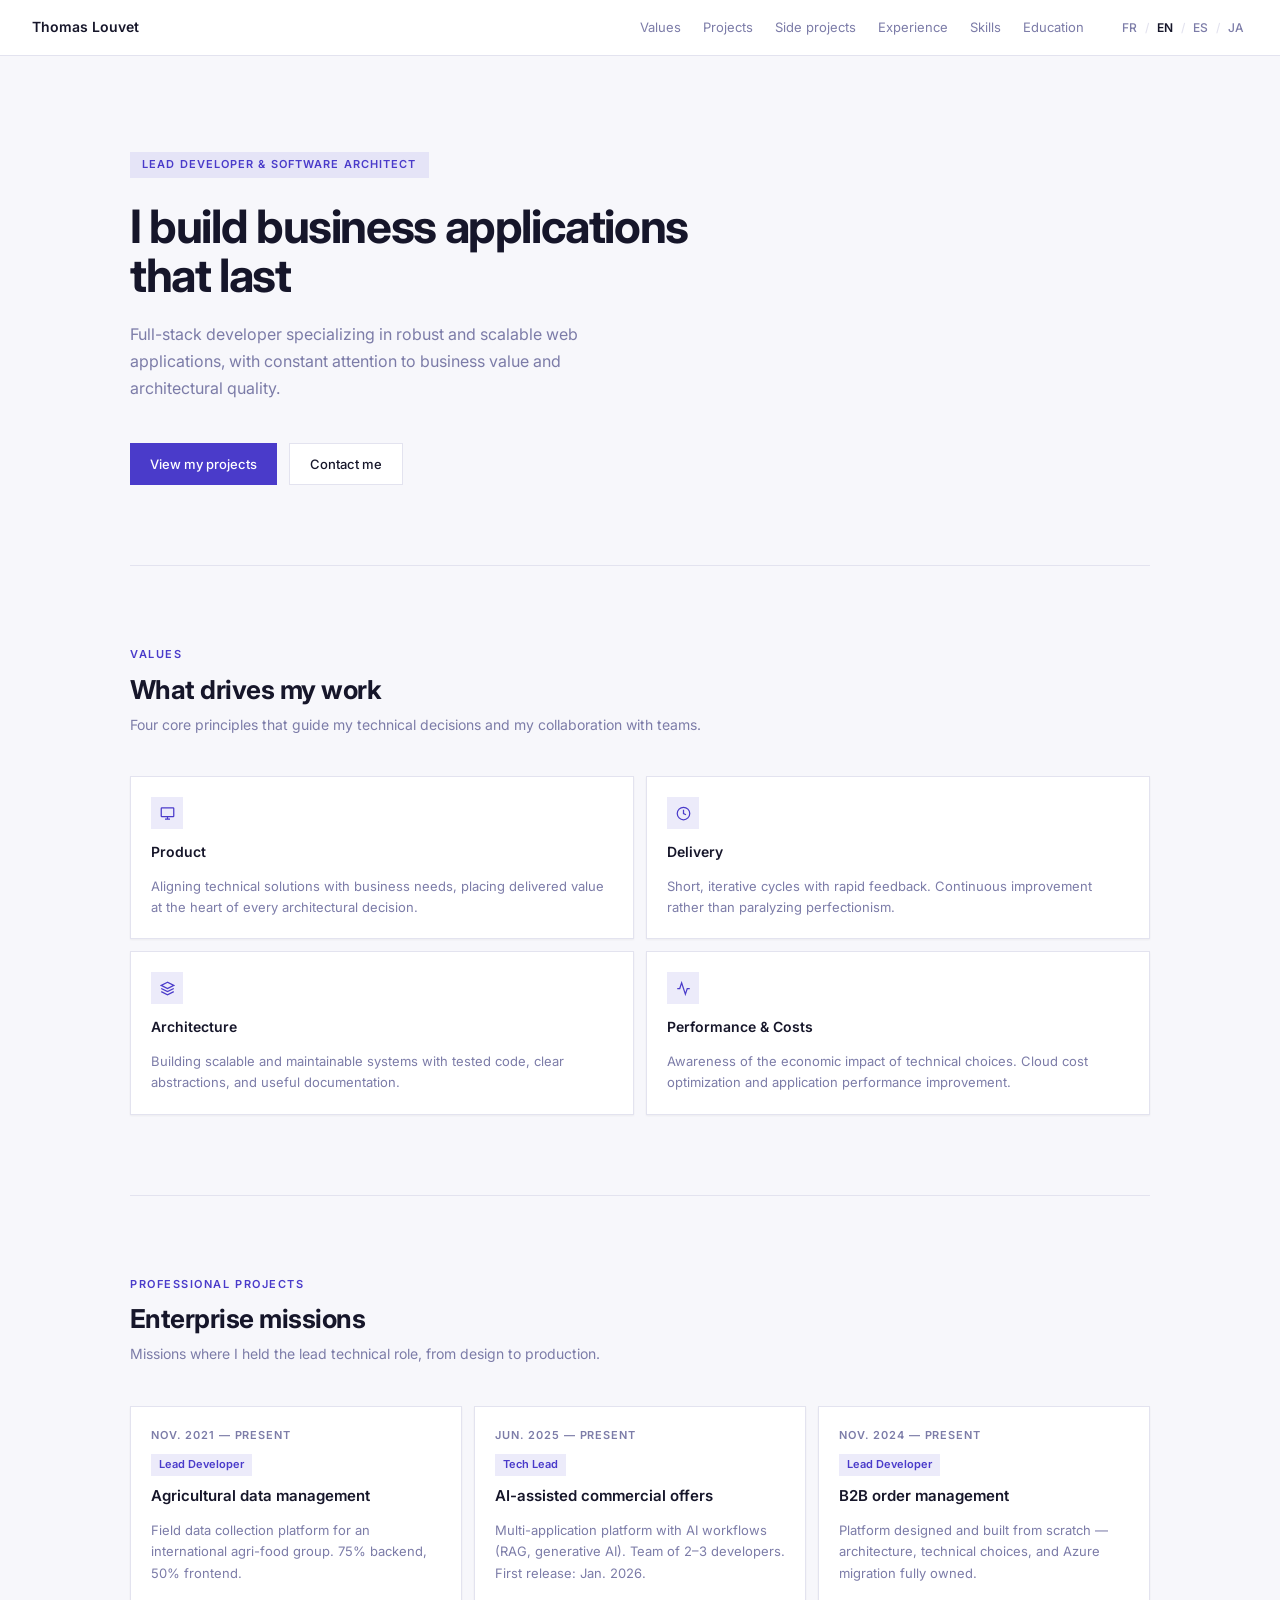
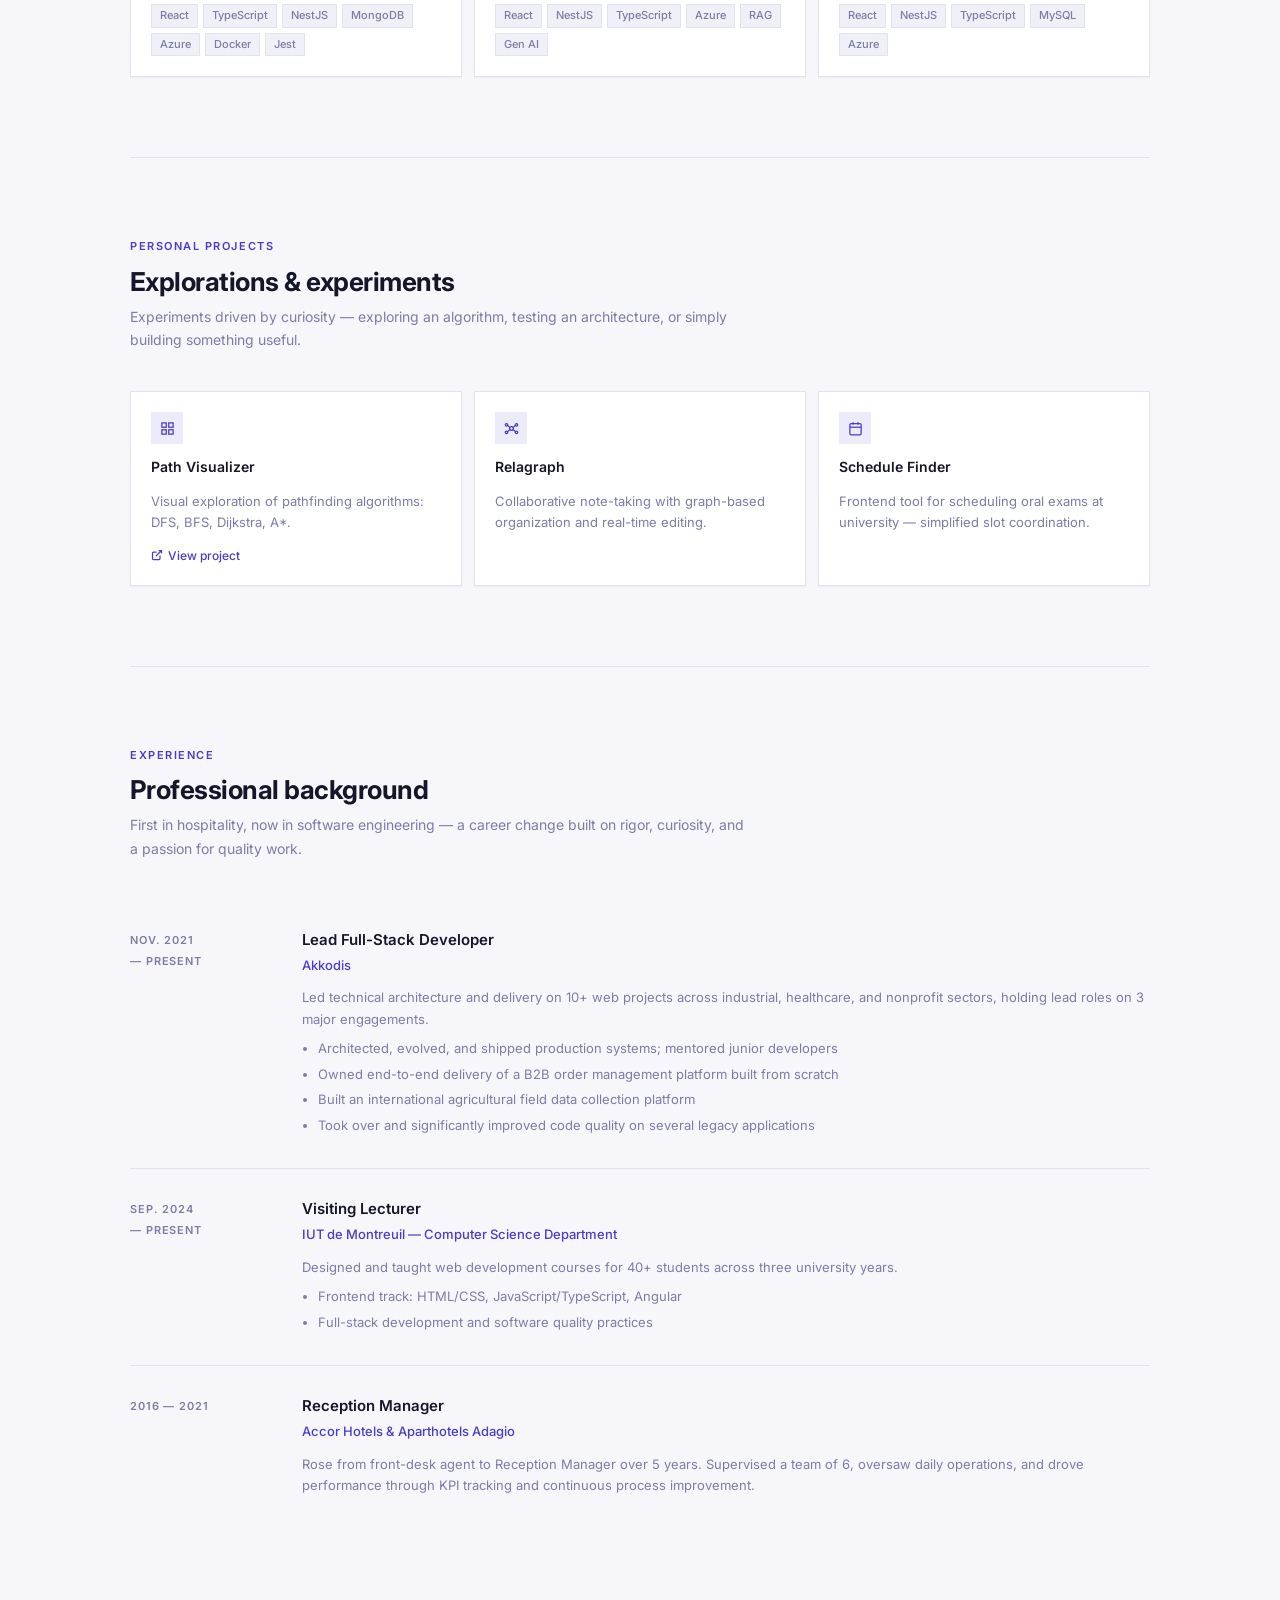
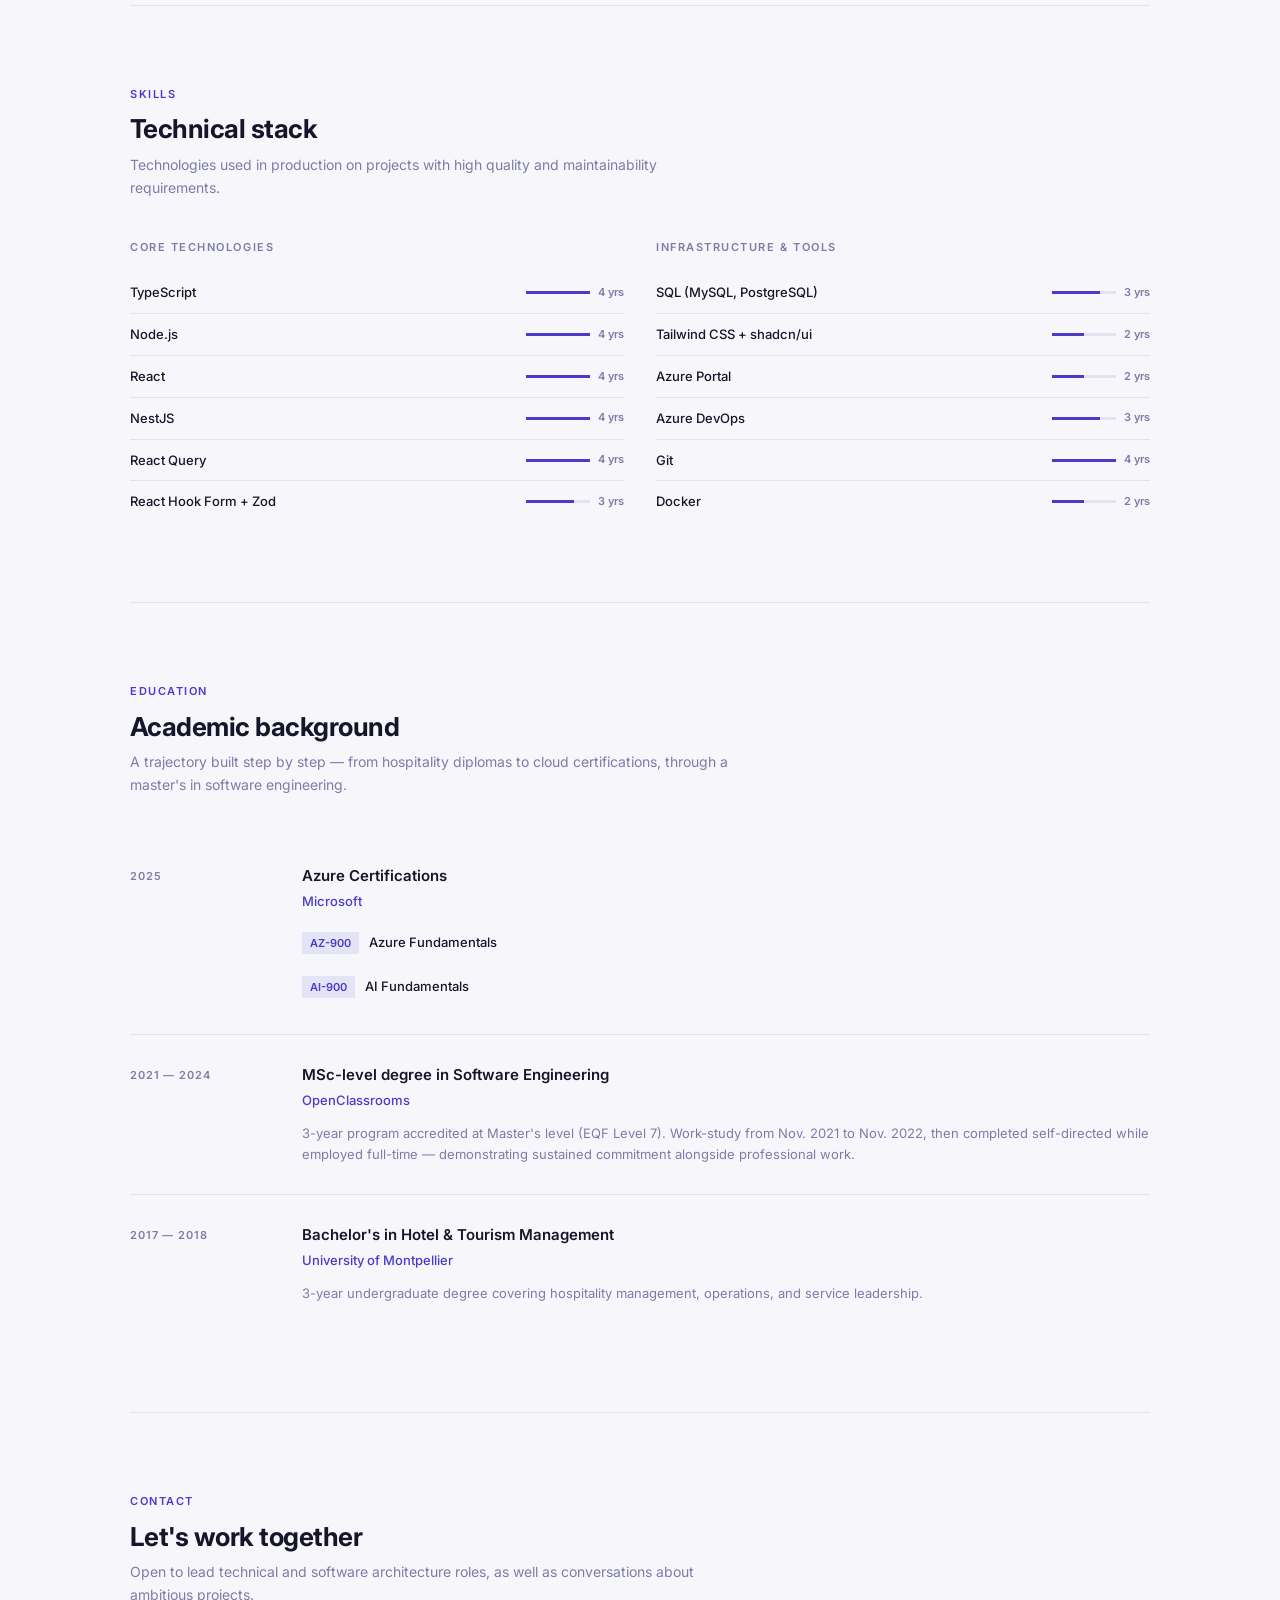
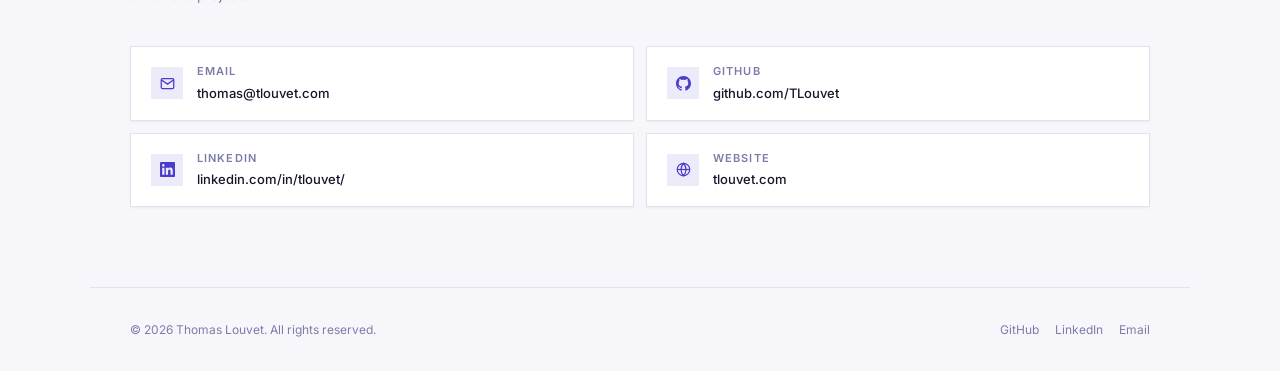
==== en/index.html @ 95f2b7cd "refactor: :recycle: internal nav refactor + lang detect" ====
<!DOCTYPE html>
<html lang="en">
<head>
  <meta charset="UTF-8">
  <script src="/lang-detect.js"></script>
  <meta name="viewport" content="width=device-width, initial-scale=1.0">
  <title>Thomas Louvet — Lead Developer & Software Architect</title>
  <meta name="description" content="Thomas Louvet, Lead Developer & Software Architect. Building robust and scalable business applications, with constant attention to architectural quality and business value.">
  <meta name="author" content="Thomas Louvet">
  <meta name="robots" content="index, follow">
  <link rel="icon" href="/favicon.ico">
  <link rel="canonical" href="https://tlouvet.com/en/">
  <link rel="alternate" hreflang="fr" href="https://tlouvet.com/">
  <link rel="alternate" hreflang="en" href="https://tlouvet.com/en/">
  <link rel="alternate" hreflang="es" href="https://tlouvet.com/es/">
  <link rel="alternate" hreflang="ja" href="https://tlouvet.com/ja/">
  <link rel="alternate" hreflang="x-default" href="https://tlouvet.com/">
  <meta property="og:type" content="website">
  <meta property="og:url" content="https://tlouvet.com/en/">
  <meta property="og:title" content="Thomas Louvet — Lead Developer & Software Architect">
  <meta property="og:description" content="Building robust and scalable business applications, with constant attention to architectural quality and business value.">
  <meta property="og:locale" content="en_US">
  <meta property="og:locale:alternate" content="fr_FR">
  <meta property="og:locale:alternate" content="es_ES">
  <meta property="og:locale:alternate" content="ja_JP">
  <meta name="twitter:card" content="summary">
  <meta name="twitter:title" content="Thomas Louvet — Lead Developer & Software Architect">
  <meta name="twitter:description" content="Building robust and scalable business applications, with constant attention to architectural quality and business value.">
  <script type="application/ld+json">
  {
    "@context": "https://schema.org",
    "@type": "Person",
    "name": "Thomas Louvet",
    "jobTitle": "Lead Developer & Software Architect",
    "url": "https://tlouvet.com",
    "email": "thomas@tlouvet.com",
    "sameAs": [
      "https://github.com/TLouvet",
      "https://www.linkedin.com/in/tlouvet/"
    ]
  }
  </script>
  <link rel="preconnect" href="https://fonts.googleapis.com">
  <link rel="preconnect" href="https://fonts.gstatic.com" crossorigin>
  <link href="https://fonts.googleapis.com/css2?family=Inter:opsz,wght@14..32,300;14..32,400;14..32,500;14..32,600;14..32,700&display=swap" rel="stylesheet">
  <link rel="stylesheet" href="../portfolio.css">
</head>
<body>

  <!-- ── HEADER ──────────────────────────────────────── -->
  <header>
    <a href="#hero" class="header-logo">Thomas Louvet</a>
    <nav>
      <a href="#values">Values</a>
      <a href="#projects">Projects</a>
      <a href="#side-projects">Side projects</a>
      <a href="#experience">Experience</a>
      <a href="#skills">Skills</a>
      <a href="#education">Education</a>
    </nav>
    <div class="lang-switcher">
      <a href="/" class="lang-option">FR</a>
      <span class="lang-sep">/</span>
      <a href="/en/" class="lang-option active">EN</a>
      <span class="lang-sep">/</span>
      <a href="/es/" class="lang-option">ES</a>
      <span class="lang-sep">/</span>
      <a href="/ja/" class="lang-option">JA</a>
    </div>
  </header>

  <!-- ── MAIN ────────────────────────────────────────── -->
  <main>

    <!-- HERO -->
    <section id="hero">
      <div class="hero-badge">Lead Developer &amp; Software Architect</div>
      <h1 class="hero-title">I build business applications<br>that last</h1>
      <p class="hero-subtitle">Full-stack developer specializing in robust and scalable web applications, with constant attention to business value and architectural quality.</p>
      <div class="hero-cta">
        <a href="#projects" class="btn btn-primary">View my projects</a>
        <a href="#contact" class="btn btn-outline">Contact me</a>
      </div>
    </section>

    <!-- VALUES -->
    <section id="values">
      <div class="label">Values</div>
      <h2 class="section-title">What drives my work</h2>
      <p class="section-desc">Four core principles that guide my technical decisions and my collaboration with teams.</p>
      <div class="grid-2">

        <div class="card value-card">
          <div class="icon-box">
            <svg width="15" height="15" viewBox="0 0 24 24" fill="none" stroke="currentColor" stroke-width="2"><rect x="2" y="3" width="20" height="14" rx="1"/><path d="M8 21h8M12 17v4"/></svg>
          </div>
          <div class="card-title">Product</div>
          <div class="card-desc">Aligning technical solutions with business needs, placing delivered value at the heart of every architectural decision.</div>
        </div>

        <div class="card value-card">
          <div class="icon-box">
            <svg width="15" height="15" viewBox="0 0 24 24" fill="none" stroke="currentColor" stroke-width="2"><circle cx="12" cy="12" r="10"/><polyline points="12 6 12 12 16 14"/></svg>
          </div>
          <div class="card-title">Delivery</div>
          <div class="card-desc">Short, iterative cycles with rapid feedback. Continuous improvement rather than paralyzing perfectionism.</div>
        </div>

        <div class="card value-card">
          <div class="icon-box">
            <svg width="15" height="15" viewBox="0 0 24 24" fill="none" stroke="currentColor" stroke-width="2"><polygon points="12 2 2 7 12 12 22 7 12 2"/><polyline points="2 17 12 22 22 17"/><polyline points="2 12 12 17 22 12"/></svg>
          </div>
          <div class="card-title">Architecture</div>
          <div class="card-desc">Building scalable and maintainable systems with tested code, clear abstractions, and useful documentation.</div>
        </div>

        <div class="card value-card">
          <div class="icon-box">
            <svg width="15" height="15" viewBox="0 0 24 24" fill="none" stroke="currentColor" stroke-width="2"><polyline points="22 12 18 12 15 21 9 3 6 12 2 12"/></svg>
          </div>
          <div class="card-title">Performance &amp; Costs</div>
          <div class="card-desc">Awareness of the economic impact of technical choices. Cloud cost optimization and application performance improvement.</div>
        </div>

      </div>
    </section>

    <!-- PROFESSIONAL PROJECTS -->
    <section id="projects">
      <div class="label">Professional projects</div>
      <h2 class="section-title">Enterprise missions</h2>
      <p class="section-desc">Missions where I held the lead technical role, from design to production.</p>
      <div class="grid-3">

        <div class="card project-card">
          <div>
            <div class="project-period">Nov. 2021 — Present</div>
            <div style="margin: 8px 0;"><span class="role-badge">Lead Developer</span></div>
            <div class="project-title">Agricultural data management</div>
          </div>
          <div class="card-desc">Field data collection platform for an international agri-food group. 75% backend, 50% frontend.</div>
          <div class="tags">
            <span class="tag">React</span>
            <span class="tag">TypeScript</span>
            <span class="tag">NestJS</span>
            <span class="tag">MongoDB</span>
            <span class="tag">Azure</span>
            <span class="tag">Docker</span>
            <span class="tag">Jest</span>
          </div>
        </div>

        <div class="card project-card">
          <div>
            <div class="project-period">Jun. 2025 — Present</div>
            <div style="margin: 8px 0;"><span class="role-badge">Tech Lead</span></div>
            <div class="project-title">AI-assisted commercial offers</div>
          </div>
          <div class="card-desc">Multi-application platform with AI workflows (RAG, generative AI). Team of 2–3 developers. First release: Jan. 2026.</div>
          <div class="tags">
            <span class="tag">React</span>
            <span class="tag">NestJS</span>
            <span class="tag">TypeScript</span>
            <span class="tag">Azure</span>
            <span class="tag">RAG</span>
            <span class="tag">Gen AI</span>
          </div>
        </div>

        <div class="card project-card">
          <div>
            <div class="project-period">Nov. 2024 — Present</div>
            <div style="margin: 8px 0;"><span class="role-badge">Lead Developer</span></div>
            <div class="project-title">B2B order management</div>
          </div>
          <div class="card-desc">Platform designed and built from scratch — architecture, technical choices, and Azure migration fully owned.</div>
          <div class="tags">
            <span class="tag">React</span>
            <span class="tag">NestJS</span>
            <span class="tag">TypeScript</span>
            <span class="tag">MySQL</span>
            <span class="tag">Azure</span>
          </div>
        </div>

      </div>
    </section>

    <!-- SIDE PROJECTS -->
    <section id="side-projects">
      <div class="label">Personal projects</div>
      <h2 class="section-title">Explorations &amp; experiments</h2>
      <p class="section-desc">Experiments driven by curiosity — exploring an algorithm, testing an architecture, or simply building something useful.</p>
      <div class="grid-3">

        <div class="card value-card">
          <div class="icon-box">
            <svg width="15" height="15" viewBox="0 0 24 24" fill="none" stroke="currentColor" stroke-width="2"><rect x="3" y="3" width="7" height="7"/><rect x="14" y="3" width="7" height="7"/><rect x="14" y="14" width="7" height="7"/><rect x="3" y="14" width="7" height="7"/></svg>
          </div>
          <div class="card-title">Path Visualizer</div>
          <div class="card-desc">Visual exploration of pathfinding algorithms: DFS, BFS, Dijkstra, A*.</div>
          <a href="https://path-viz.tlouvet.com/" target="_blank" rel="noopener" class="card-link">
            <svg width="12" height="12" viewBox="0 0 24 24" fill="none" stroke="currentColor" stroke-width="2.5"><path d="M18 13v6a2 2 0 0 1-2 2H5a2 2 0 0 1-2-2V8a2 2 0 0 1 2-2h6"/><polyline points="15 3 21 3 21 9"/><line x1="10" y1="14" x2="21" y2="3"/></svg>
            View project
          </a>
        </div>

        <div class="card value-card">
          <div class="icon-box">
            <svg width="15" height="15" viewBox="0 0 24 24" fill="none" stroke="currentColor" stroke-width="2"><circle cx="12" cy="12" r="3"/><circle cx="4" cy="6" r="2"/><circle cx="20" cy="6" r="2"/><circle cx="4" cy="18" r="2"/><circle cx="20" cy="18" r="2"/><line x1="6" y1="7" x2="10" y2="11"/><line x1="18" y1="7" x2="14" y2="11"/><line x1="6" y1="17" x2="10" y2="13"/><line x1="18" y1="17" x2="14" y2="13"/></svg>
          </div>
          <div class="card-title">Relagraph</div>
          <div class="card-desc">Collaborative note-taking with graph-based organization and real-time editing.</div>
        </div>

        <div class="card value-card">
          <div class="icon-box">
            <svg width="15" height="15" viewBox="0 0 24 24" fill="none" stroke="currentColor" stroke-width="2"><rect x="3" y="4" width="18" height="18" rx="2"/><line x1="16" y1="2" x2="16" y2="6"/><line x1="8" y1="2" x2="8" y2="6"/><line x1="3" y1="10" x2="21" y2="10"/></svg>
          </div>
          <div class="card-title">Schedule Finder</div>
          <div class="card-desc">Frontend tool for scheduling oral exams at university — simplified slot coordination.</div>
        </div>

      </div>
    </section>

    <!-- EXPERIENCE -->
    <section id="experience">
      <div class="label">Experience</div>
      <h2 class="section-title">Professional background</h2>
      <p class="section-desc">First in hospitality, now in software engineering — a career change built on rigor, curiosity, and a passion for quality work.</p>

      <div class="timeline-item">
        <div class="timeline-date">Nov. 2021<br>— Present</div>
        <div>
          <div class="tl-title">Lead Full-Stack Developer</div>
          <div class="tl-company">Akkodis</div>
          <div class="tl-desc">
            Led technical architecture and delivery on 10+ web projects across industrial, healthcare, and nonprofit sectors, holding lead roles on 3 major engagements.
            <ul>
              <li>Architected, evolved, and shipped production systems; mentored junior developers</li>
              <li>Owned end-to-end delivery of a B2B order management platform built from scratch</li>
              <li>Built an international agricultural field data collection platform</li>
              <li>Took over and significantly improved code quality on several legacy applications</li>
            </ul>
          </div>
        </div>
      </div>

      <div class="timeline-item">
        <div class="timeline-date">Sep. 2024<br>— Present</div>
        <div>
          <div class="tl-title">Visiting Lecturer</div>
          <div class="tl-company">IUT de Montreuil — Computer Science Department</div>
          <div class="tl-desc">
            Designed and taught web development courses for 40+ students across three university years.
            <ul>
              <li>Frontend track: HTML/CSS, JavaScript/TypeScript, Angular</li>
              <li>Full-stack development and software quality practices</li>
            </ul>
          </div>
        </div>
      </div>

      <div class="timeline-item">
        <div class="timeline-date">2016 — 2021</div>
        <div>
          <div class="tl-title">Reception Manager</div>
          <div class="tl-company">Accor Hotels &amp; Aparthotels Adagio</div>
          <div class="tl-desc">
            Rose from front-desk agent to Reception Manager over 5 years. Supervised a team of 6, oversaw daily operations, and drove performance through KPI tracking and continuous process improvement.
          </div>
        </div>
      </div>

    </section>

    <!-- SKILLS -->
    <section id="skills">
      <div class="label">Skills</div>
      <h2 class="section-title">Technical stack</h2>
      <p class="section-desc">Technologies used in production on projects with high quality and maintainability requirements.</p>
      <div class="skills-grid">

        <div>
          <div class="skill-group-label">Core technologies</div>
          <div class="skill-row">
            <span class="skill-name">TypeScript</span>
            <div class="skill-meta"><div class="bar-track"><div class="bar-fill" style="width:100%"></div></div><span class="skill-years">4 yrs</span></div>
          </div>
          <div class="skill-row">
            <span class="skill-name">Node.js</span>
            <div class="skill-meta"><div class="bar-track"><div class="bar-fill" style="width:100%"></div></div><span class="skill-years">4 yrs</span></div>
          </div>
          <div class="skill-row">
            <span class="skill-name">React</span>
            <div class="skill-meta"><div class="bar-track"><div class="bar-fill" style="width:100%"></div></div><span class="skill-years">4 yrs</span></div>
          </div>
          <div class="skill-row">
            <span class="skill-name">NestJS</span>
            <div class="skill-meta"><div class="bar-track"><div class="bar-fill" style="width:100%"></div></div><span class="skill-years">4 yrs</span></div>
          </div>
          <div class="skill-row">
            <span class="skill-name">React Query</span>
            <div class="skill-meta"><div class="bar-track"><div class="bar-fill" style="width:100%"></div></div><span class="skill-years">4 yrs</span></div>
          </div>
          <div class="skill-row">
            <span class="skill-name">React Hook Form + Zod</span>
            <div class="skill-meta"><div class="bar-track"><div class="bar-fill" style="width:75%"></div></div><span class="skill-years">3 yrs</span></div>
          </div>
        </div>

        <div>
          <div class="skill-group-label">Infrastructure &amp; tools</div>
          <div class="skill-row">
            <span class="skill-name">SQL (MySQL, PostgreSQL)</span>
            <div class="skill-meta"><div class="bar-track"><div class="bar-fill" style="width:75%"></div></div><span class="skill-years">3 yrs</span></div>
          </div>
          <div class="skill-row">
            <span class="skill-name">Tailwind CSS + shadcn/ui</span>
            <div class="skill-meta"><div class="bar-track"><div class="bar-fill" style="width:50%"></div></div><span class="skill-years">2 yrs</span></div>
          </div>
          <div class="skill-row">
            <span class="skill-name">Azure Portal</span>
            <div class="skill-meta"><div class="bar-track"><div class="bar-fill" style="width:50%"></div></div><span class="skill-years">2 yrs</span></div>
          </div>
          <div class="skill-row">
            <span class="skill-name">Azure DevOps</span>
            <div class="skill-meta"><div class="bar-track"><div class="bar-fill" style="width:75%"></div></div><span class="skill-years">3 yrs</span></div>
          </div>
          <div class="skill-row">
            <span class="skill-name">Git</span>
            <div class="skill-meta"><div class="bar-track"><div class="bar-fill" style="width:100%"></div></div><span class="skill-years">4 yrs</span></div>
          </div>
          <div class="skill-row">
            <span class="skill-name">Docker</span>
            <div class="skill-meta"><div class="bar-track"><div class="bar-fill" style="width:50%"></div></div><span class="skill-years">2 yrs</span></div>
          </div>
        </div>

      </div>
    </section>

    <!-- EDUCATION -->
    <section id="education">
      <div class="label">Education</div>
      <h2 class="section-title">Academic background</h2>
      <p class="section-desc">A trajectory built step by step — from hospitality diplomas to cloud certifications, through a master's in software engineering.</p>

      <div class="timeline-item">
        <div class="timeline-date">2025</div>
        <div>
          <div class="tl-title">Azure Certifications</div>
          <div class="tl-company">Microsoft</div>
          <div class="tl-desc">
            <div style="display:flex;flex-direction:column;gap:6px;margin-top:4px;">
              <div class="cert-item"><span class="cert-badge">AZ-900</span><span class="cert-name">Azure Fundamentals</span></div>
              <div class="cert-item"><span class="cert-badge">AI-900</span><span class="cert-name">AI Fundamentals</span></div>
            </div>
          </div>
        </div>
      </div>

      <div class="timeline-item">
        <div class="timeline-date">2021 — 2024</div>
        <div>
          <div class="tl-title">MSc-level degree in Software Engineering</div>
          <div class="tl-company">OpenClassrooms</div>
          <div class="tl-desc">3-year program accredited at Master's level (EQF Level 7). Work-study from Nov. 2021 to Nov. 2022, then completed self-directed while employed full-time — demonstrating sustained commitment alongside professional work.</div>
        </div>
      </div>

      <div class="timeline-item">
        <div class="timeline-date">2017 — 2018</div>
        <div>
          <div class="tl-title">Bachelor's in Hotel &amp; Tourism Management</div>
          <div class="tl-company">University of Montpellier</div>
          <div class="tl-desc">3-year undergraduate degree covering hospitality management, operations, and service leadership.</div>
        </div>
      </div>

    </section>

    <!-- CONTACT -->
    <section id="contact">
      <div class="label">Contact</div>
      <h2 class="section-title">Let's work together</h2>
      <p class="section-desc">Open to lead technical and software architecture roles, as well as conversations about ambitious projects.</p>
      <div class="contact-grid">

        <a href="mailto:thomas@tlouvet.com" class="contact-link">
          <div class="icon-box">
            <svg width="15" height="15" viewBox="0 0 24 24" fill="none" stroke="currentColor" stroke-width="2"><path d="M4 4h16c1.1 0 2 .9 2 2v12c0 1.1-.9 2-2 2H4c-1.1 0-2-.9-2-2V6c0-1.1.9-2 2-2z"/><polyline points="22,6 12,13 2,6"/></svg>
          </div>
          <div>
            <div class="contact-label">Email</div>
            <div class="contact-value">thomas@tlouvet.com</div>
          </div>
        </a>

        <a href="https://github.com/TLouvet" target="_blank" rel="noopener" class="contact-link">
          <div class="icon-box">
            <svg width="15" height="15" viewBox="0 0 24 24" fill="currentColor"><path d="M12 0c-6.626 0-12 5.373-12 12 0 5.302 3.438 9.8 8.207 11.387.599.111.793-.261.793-.577v-2.234c-3.338.726-4.033-1.416-4.033-1.416-.546-1.387-1.333-1.756-1.333-1.756-1.089-.745.083-.729.083-.729 1.205.084 1.839 1.237 1.839 1.237 1.07 1.834 2.807 1.304 3.492.997.107-.775.418-1.305.762-1.604-2.665-.305-5.467-1.334-5.467-5.931 0-1.311.469-2.381 1.236-3.221-.124-.303-.535-1.524.117-3.176 0 0 1.008-.322 3.301 1.23.957-.266 1.983-.399 3.003-.404 1.02.005 2.047.138 3.006.404 2.291-1.552 3.297-1.23 3.297-1.23.653 1.653.242 2.874.118 3.176.77.84 1.235 1.911 1.235 3.221 0 4.609-2.807 5.624-5.479 5.921.43.372.823 1.102.823 2.222v3.293c0 .319.192.694.801.576 4.765-1.589 8.199-6.086 8.199-11.386 0-6.627-5.373-12-12-12z"/></svg>
          </div>
          <div>
            <div class="contact-label">GitHub</div>
            <div class="contact-value">github.com/TLouvet</div>
          </div>
        </a>

        <a href="https://linkedin.com/in/tlouvet/" target="_blank" rel="noopener" class="contact-link">
          <div class="icon-box">
            <svg width="15" height="15" viewBox="0 0 24 24" fill="currentColor"><path d="M20.447 20.452h-3.554v-5.569c0-1.328-.027-3.037-1.852-3.037-1.853 0-2.136 1.445-2.136 2.939v5.667H9.351V9h3.414v1.561h.046c.477-.9 1.637-1.85 3.37-1.85 3.601 0 4.267 2.37 4.267 5.455v6.286zM5.337 7.433c-1.144 0-2.063-.926-2.063-2.065 0-1.138.92-2.063 2.063-2.063 1.14 0 2.064.925 2.064 2.063 0 1.139-.925 2.065-2.064 2.065zm1.782 13.019H3.555V9h3.564v11.452zM22.225 0H1.771C.792 0 0 .774 0 1.729v20.542C0 23.227.792 24 1.771 24h20.451C23.2 24 24 23.227 24 22.271V1.729C24 .774 23.2 0 22.222 0h.003z"/></svg>
          </div>
          <div>
            <div class="contact-label">LinkedIn</div>
            <div class="contact-value">linkedin.com/in/tlouvet/</div>
          </div>
        </a>

        <a href="https://www.tlouvet.com" target="_blank" rel="noopener" class="contact-link">
          <div class="icon-box">
            <svg width="15" height="15" viewBox="0 0 24 24" fill="none" stroke="currentColor" stroke-width="2"><circle cx="12" cy="12" r="10"/><line x1="2" y1="12" x2="22" y2="12"/><path d="M12 2a15.3 15.3 0 0 1 4 10 15.3 15.3 0 0 1-4 10 15.3 15.3 0 0 1-4-10 15.3 15.3 0 0 1 4-10z"/></svg>
          </div>
          <div>
            <div class="contact-label">Website</div>
            <div class="contact-value">tlouvet.com</div>
          </div>
        </a>

      </div>
    </section>

  </main>

  <!-- ── FOOTER ────────────────────────────────────────── -->
  <footer>
    <span class="footer-copy">© 2026 Thomas Louvet. All rights reserved.</span>
    <div class="footer-links">
      <a href="https://github.com/TLouvet" target="_blank" rel="noopener">GitHub</a>
      <a href="https://linkedin.com/in/tlouvet/" target="_blank" rel="noopener">LinkedIn</a>
      <a href="mailto:thomas@tlouvet.com">Email</a>
    </div>
  </footer>

  <script>
    const navLinks = document.querySelectorAll('nav a');
    const sections = document.querySelectorAll('section[id]');
    const observer = new IntersectionObserver(entries => {
      entries.forEach(entry => {
        if (!entry.isIntersecting) return;
        navLinks.forEach(link => {
          link.classList.toggle('active', link.getAttribute('href') === '#' + entry.target.id);
        });
      });
    }, { rootMargin: '-40% 0px -55% 0px' });
    sections.forEach(s => observer.observe(s));
  </script>
</body>
</html>
---- portfolio.css ----
:root {
  --bg:          #f7f7fb;
  --surface:     #ffffff;
  --foreground:  #16162a;
  --primary:     #4a3bca;
  --primary-10:  rgba(74, 59, 202, 0.10);
  --primary-20:  rgba(74, 59, 202, 0.20);
  --muted-fg:    #7c7ca8;
  --border:      #e3e3ef;
  --secondary:   #f0f0f8;
  --shadow-sm:   0 1px 2px rgba(0,0,0,.05);
  --shadow-md:   0 4px 12px rgba(0,0,0,.07);
  --shadow-lg:   0 12px 28px rgba(0,0,0,.10);
}

*, *::before, *::after { box-sizing: border-box; margin: 0; padding: 0; }
html { scroll-behavior: smooth; }

body {
  font-family: 'Inter', system-ui, sans-serif;
  background: var(--bg);
  color: var(--foreground);
  font-size: 14px;
  line-height: 1.6;
  -webkit-font-smoothing: antialiased;
}

/* ── HEADER ─────────────────────────────────────── */
header {
  position: sticky;
  top: 0;
  z-index: 100;
  height: 56px;
  background: var(--surface);
  border-bottom: 1px solid var(--border);
  display: flex;
  align-items: center;
  padding: 0 32px;
  gap: 24px;
}

.header-logo {
  font-size: 14px;
  font-weight: 600;
  color: var(--foreground);
  text-decoration: none;
  white-space: nowrap;
  margin-right: auto;
}

nav {
  display: flex;
  align-items: center;
  gap: 2px;
}

nav a {
  font-size: 13px;
  color: var(--muted-fg);
  text-decoration: none;
  padding: 5px 10px;
  transition: color .15s;
  white-space: nowrap;
}
nav a:hover, nav a.active { color: var(--foreground); }

.lang-switcher {
  display: flex;
  align-items: center;
  gap: 4px;
  font-size: 12px;
  font-weight: 500;
  white-space: nowrap;
}

.lang-option {
  color: var(--muted-fg);
  text-decoration: none;
  padding: 2px 4px;
  transition: color .15s;
}
.lang-option:hover { color: var(--foreground); }
.lang-option.active { color: var(--foreground); font-weight: 600; }

.lang-sep { color: var(--border); }

/* ── LAYOUT ─────────────────────────────────────── */
main {
  max-width: 1100px;
  margin: 0 auto;
  padding: 0 40px;
}

section { padding: 80px 0; }
section + section { border-top: 1px solid var(--border); }

/* ── TYPOGRAPHY ─────────────────────────────────── */
.label {
  font-size: 11px;
  font-weight: 600;
  letter-spacing: .14em;
  text-transform: uppercase;
  color: var(--primary);
  margin-bottom: 10px;
}

.section-title {
  font-size: 26px;
  font-weight: 700;
  letter-spacing: -.02em;
  color: var(--foreground);
  margin-bottom: 8px;
  line-height: 1.2;
}

.section-desc {
  font-size: 14px;
  color: var(--muted-fg);
  margin-bottom: 40px;
  max-width: 620px;
  line-height: 1.65;
}

/* ── HERO ────────────────────────────────────────── */
#hero {
  padding: 96px 0 80px;
  border-top: none;
}

.hero-badge {
  display: inline-flex;
  align-items: center;
  gap: 6px;
  font-size: 11px;
  font-weight: 600;
  letter-spacing: .1em;
  text-transform: uppercase;
  color: var(--primary);
  background: var(--primary-10);
  padding: 4px 12px;
  margin-bottom: 24px;
}

.hero-title {
  font-size: 46px;
  font-weight: 700;
  letter-spacing: -.03em;
  color: var(--foreground);
  line-height: 1.08;
  margin-bottom: 20px;
}

.hero-subtitle {
  font-size: 16px;
  color: var(--muted-fg);
  margin-bottom: 40px;
  max-width: 500px;
  line-height: 1.7;
}

.hero-cta { display: flex; gap: 12px; flex-wrap: wrap; }

/* ── BUTTONS ─────────────────────────────────────── */
.btn {
  display: inline-flex;
  align-items: center;
  gap: 8px;
  font-size: 13px;
  font-weight: 500;
  padding: 10px 20px;
  text-decoration: none;
  transition: all .15s;
  cursor: pointer;
  border: none;
  font-family: inherit;
}

.btn-primary { background: var(--primary); color: #fff; }
.btn-primary:hover { background: #3a2db0; }

.btn-outline {
  background: var(--surface);
  color: var(--foreground);
  border: 1px solid var(--border);
}
.btn-outline:hover { border-color: var(--primary); color: var(--primary); }

/* ── CARDS ───────────────────────────────────────── */
.card {
  background: var(--surface);
  border: 1px solid var(--border);
  padding: 20px;
  box-shadow: var(--shadow-sm);
  transition: all .2s;
}
.card:hover {
  border-color: var(--primary-20);
  box-shadow: var(--shadow-lg);
  transform: translateY(-2px);
}

/* ── GRIDS ───────────────────────────────────────── */
.grid-2 { display: grid; grid-template-columns: 1fr 1fr; gap: 12px; }
.grid-3 { display: grid; grid-template-columns: repeat(3, 1fr); gap: 12px; }

/* ── VALUE CARDS ─────────────────────────────────── */
.value-card { display: flex; flex-direction: column; gap: 12px; }

.icon-box {
  width: 32px;
  height: 32px;
  background: var(--primary-10);
  color: var(--primary);
  display: flex;
  align-items: center;
  justify-content: center;
  flex-shrink: 0;
}

.card-title { font-size: 14px; font-weight: 600; color: var(--foreground); }
.card-desc  { font-size: 13px; color: var(--muted-fg); line-height: 1.65; }

/* ── PROJECT CARDS ───────────────────────────────── */
.project-card { display: flex; flex-direction: column; gap: 12px; height: 100%; }

.project-period {
  font-size: 11px;
  font-weight: 600;
  letter-spacing: .08em;
  text-transform: uppercase;
  color: var(--muted-fg);
}

.role-badge {
  display: inline-block;
  font-size: 11px;
  font-weight: 600;
  color: var(--primary);
  background: var(--primary-10);
  padding: 2px 8px;
}

.project-title { font-size: 15px; font-weight: 600; color: var(--foreground); }

.tags { display: flex; flex-wrap: wrap; gap: 5px; margin-top: auto; padding-top: 8px; }

.tag {
  font-size: 11px;
  font-weight: 500;
  padding: 2px 8px;
  background: var(--secondary);
  color: var(--muted-fg);
  border: 1px solid var(--border);
}

.card-link {
  display: inline-flex;
  align-items: center;
  gap: 5px;
  font-size: 12px;
  font-weight: 500;
  color: var(--primary);
  text-decoration: none;
  margin-top: auto;
}

/* ── TIMELINE ────────────────────────────────────── */
.timeline-item {
  display: flex;
  gap: 24px;
  padding: 28px 0;
  border-bottom: 1px solid var(--border);
}
.timeline-item:last-child { border-bottom: none; }

.timeline-date {
  width: 148px;
  flex-shrink: 0;
  font-size: 11px;
  font-weight: 600;
  letter-spacing: .08em;
  text-transform: uppercase;
  color: var(--muted-fg);
  padding-top: 2px;
  line-height: 1.9;
}

.tl-title    { font-size: 15px; font-weight: 600; color: var(--foreground); margin-bottom: 3px; }
.tl-company  { font-size: 13px; font-weight: 500; color: var(--primary); margin-bottom: 12px; }
.tl-desc     { font-size: 13px; color: var(--muted-fg); line-height: 1.65; }
.tl-desc ul  { margin-top: 8px; padding-left: 16px; }
.tl-desc li  { margin-bottom: 4px; }

/* ── SKILLS ──────────────────────────────────────── */
.skills-grid { display: grid; grid-template-columns: 1fr 1fr; gap: 32px; }
.skill-group-label {
  font-size: 11px;
  font-weight: 600;
  letter-spacing: .14em;
  text-transform: uppercase;
  color: var(--muted-fg);
  margin-bottom: 16px;
}

.skill-row {
  display: flex;
  align-items: center;
  justify-content: space-between;
  padding: 10px 0;
  border-bottom: 1px solid var(--border);
}
.skill-row:last-child { border-bottom: none; }

.skill-name  { font-size: 13px; font-weight: 500; }
.skill-meta  { display: flex; align-items: center; gap: 8px; }
.skill-years { font-size: 11px; font-weight: 600; color: var(--muted-fg); }
.bar-track   { width: 64px; height: 3px; background: var(--border); }
.bar-fill    { height: 100%; background: var(--primary); }

/* ── CONTACT ─────────────────────────────────────── */
.contact-grid { display: grid; grid-template-columns: 1fr 1fr; gap: 12px; }

.contact-link {
  display: flex;
  align-items: center;
  gap: 14px;
  padding: 16px 20px;
  background: var(--surface);
  border: 1px solid var(--border);
  text-decoration: none;
  color: var(--foreground);
  transition: all .15s;
  box-shadow: var(--shadow-sm);
}
.contact-link:hover { border-color: var(--primary); color: var(--primary); }

.contact-label {
  font-size: 11px;
  font-weight: 600;
  letter-spacing: .1em;
  text-transform: uppercase;
  color: var(--muted-fg);
  margin-bottom: 2px;
}
.contact-link:hover .contact-label { color: inherit; }
.contact-value { font-size: 13px; font-weight: 500; }

/* ── FOOTER ──────────────────────────────────────── */
footer {
  border-top: 1px solid var(--border);
  padding: 32px 40px;
  max-width: 1100px;
  margin: 0 auto;
  display: flex;
  align-items: center;
  justify-content: space-between;
}

.footer-copy { font-size: 12px; color: var(--muted-fg); }

.footer-links { display: flex; gap: 16px; }
.footer-links a {
  font-size: 12px;
  color: var(--muted-fg);
  text-decoration: none;
  transition: color .15s;
}
.footer-links a:hover { color: var(--foreground); }

/* ── CERT ITEMS ──────────────────────────────────── */
.cert-item {
  display: flex;
  align-items: center;
  gap: 10px;
  padding: 8px 0;
}
.cert-badge {
  font-size: 11px;
  font-weight: 600;
  padding: 2px 8px;
  background: var(--primary-10);
  color: var(--primary);
  white-space: nowrap;
}
.cert-badge.wip {
  background: var(--secondary);
  color: var(--muted-fg);
}
.cert-name { font-size: 13px; font-weight: 500; color: var(--foreground); }

/* ── MOBILE ──────────────────────────────────────── */
@media (max-width: 768px) {
  header { padding: 0 20px; }
  nav    { display: none; }
  main   { padding: 0 20px; }

  .hero-title    { font-size: 32px; }
  .hero-subtitle { font-size: 15px; }

  .grid-2, .grid-3 { grid-template-columns: 1fr; }
  .skills-grid     { grid-template-columns: 1fr; }
  .contact-grid    { grid-template-columns: 1fr; }

  .timeline-item { flex-direction: column; gap: 4px; }
  .timeline-date { width: auto; }

  section { padding: 56px 0; }
  footer  { flex-direction: column; gap: 12px; text-align: center; }
}
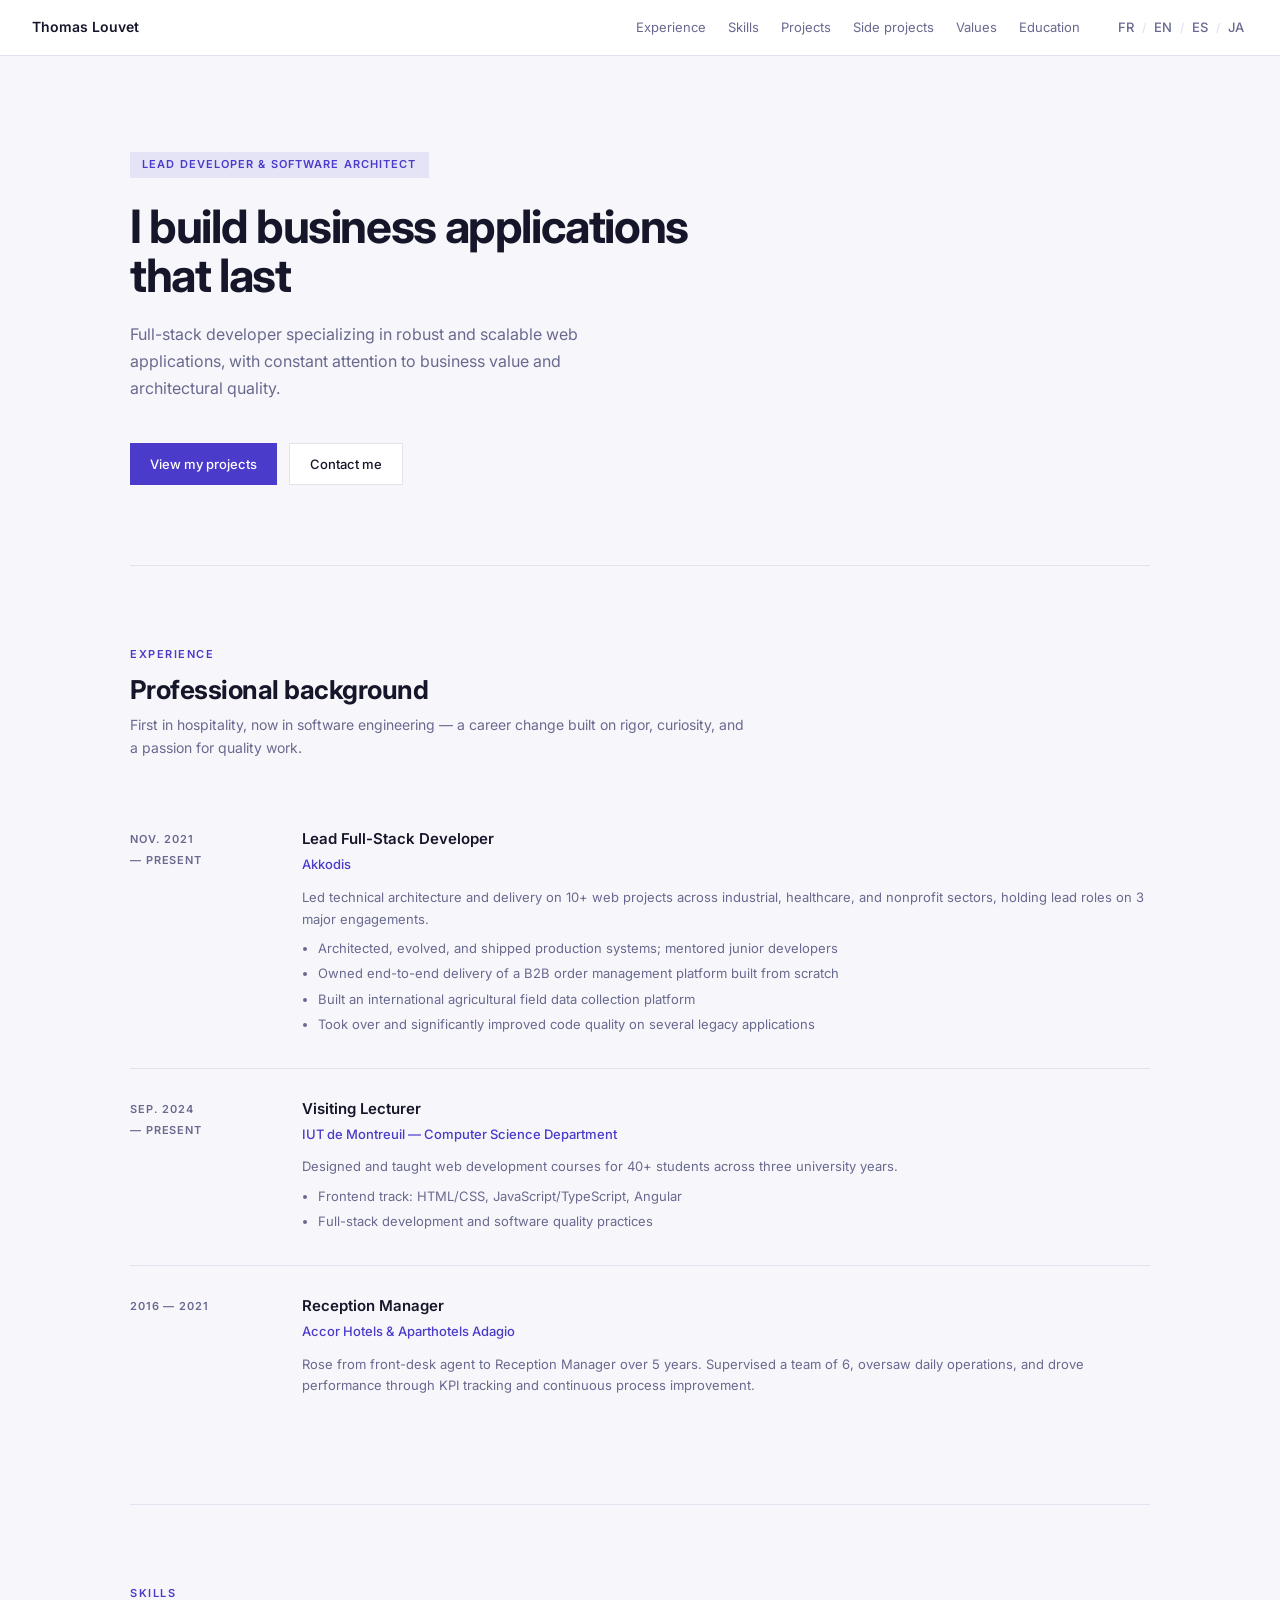
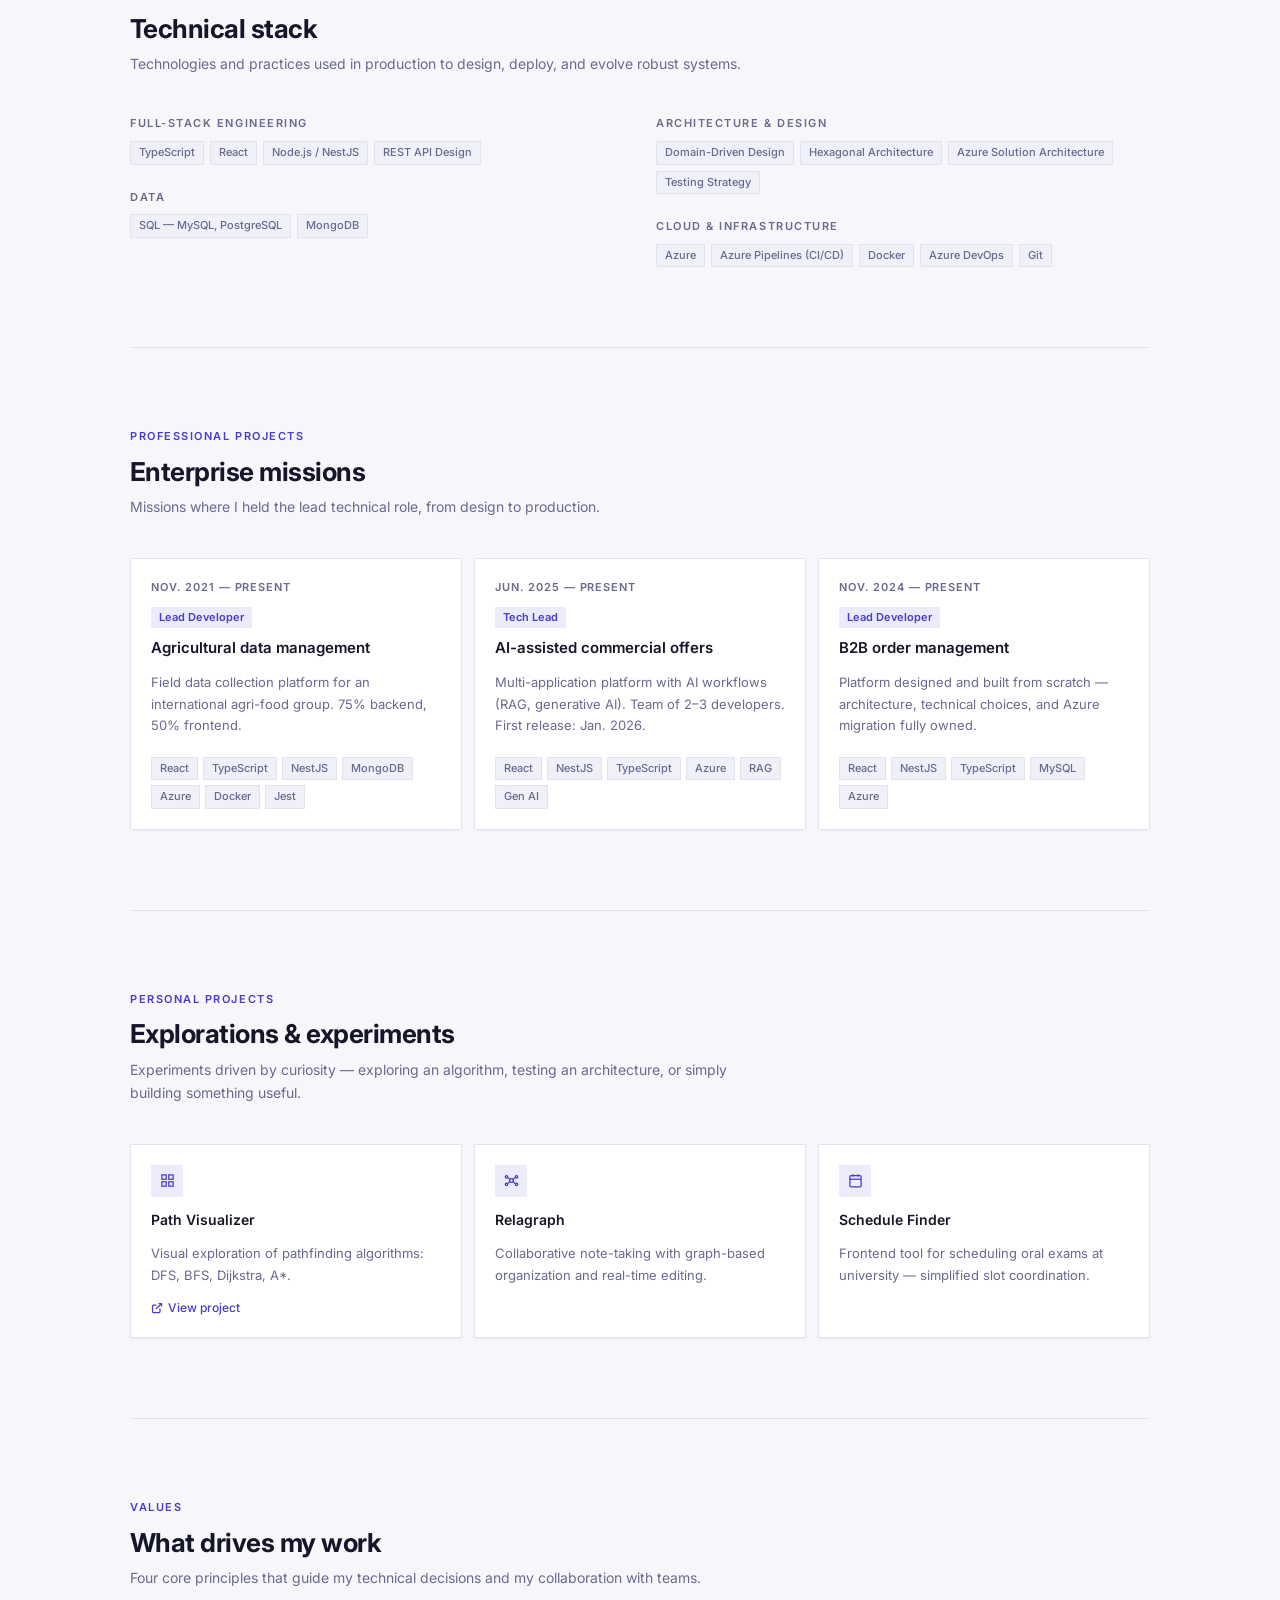
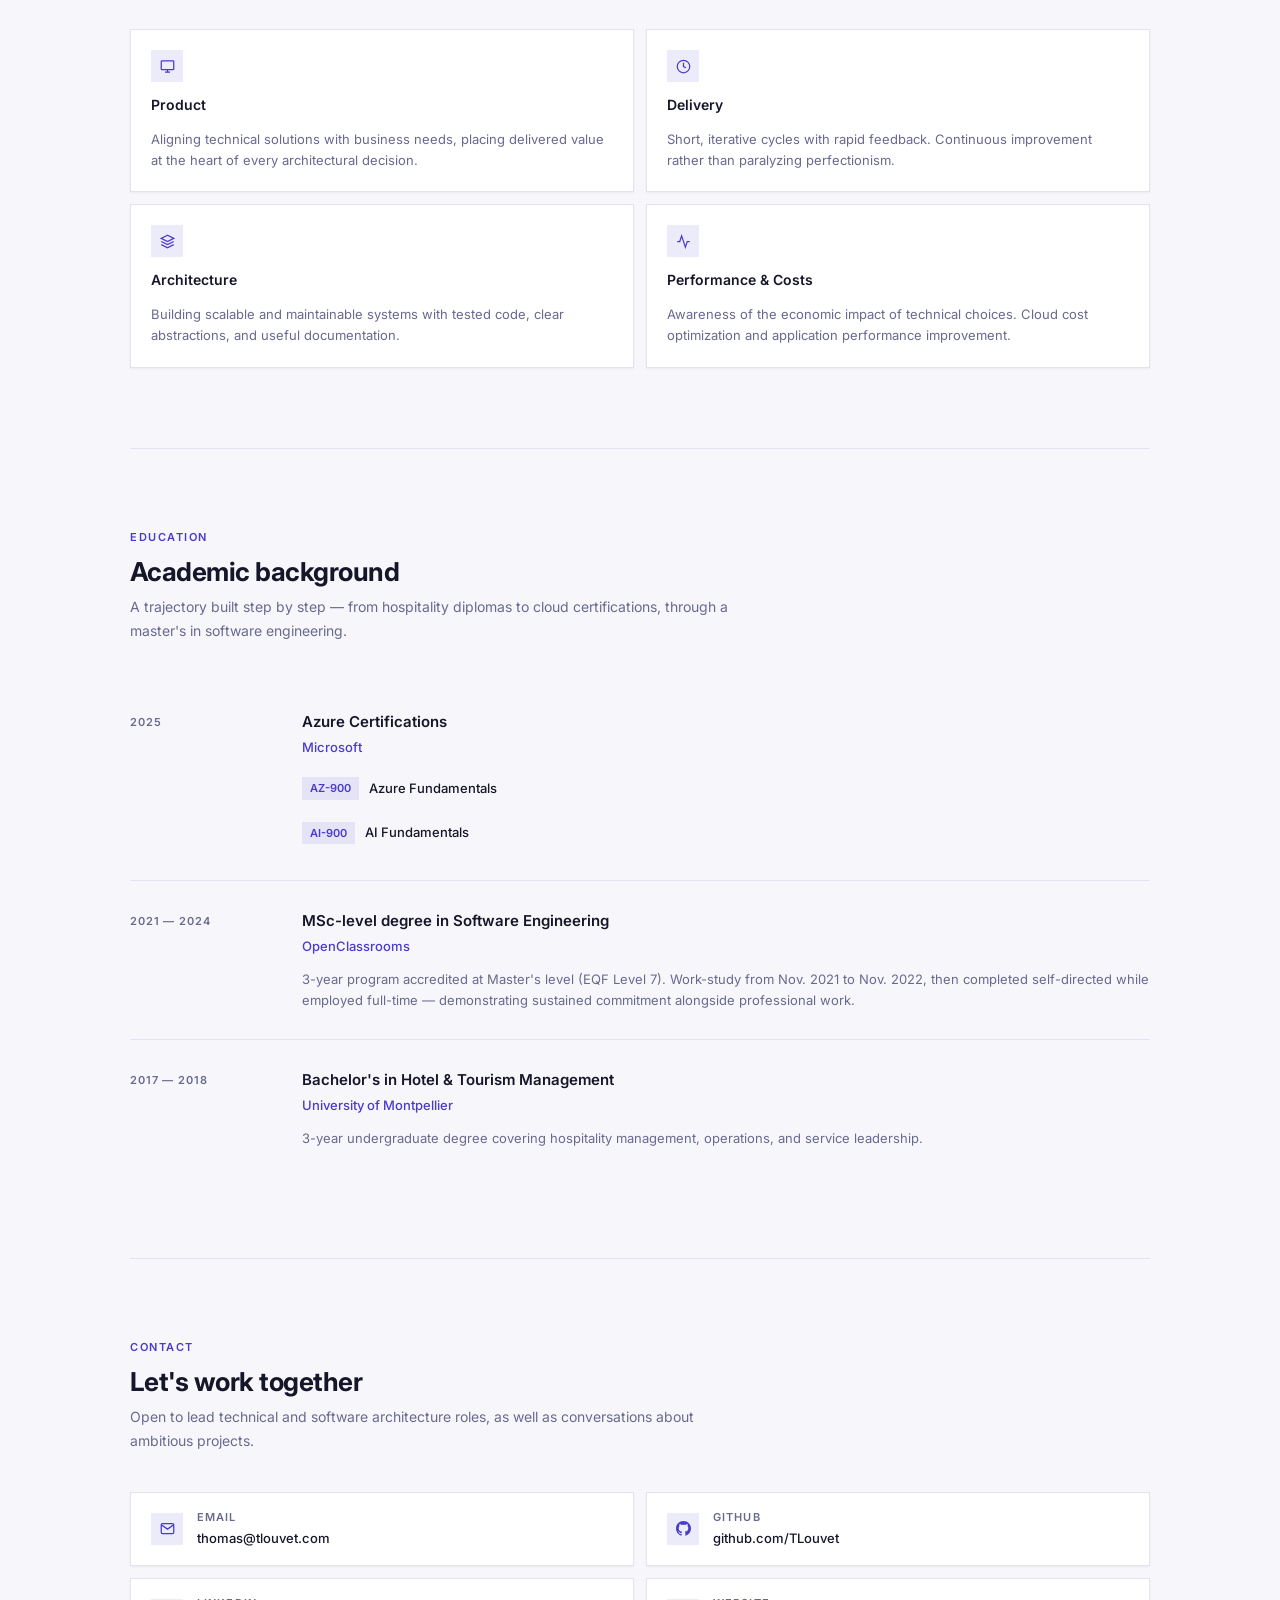
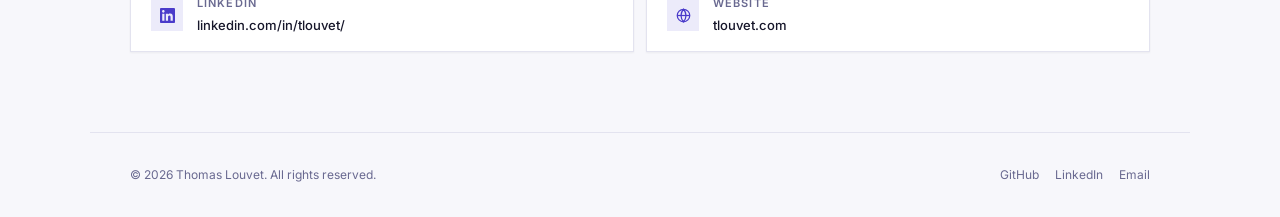
==== commit e6961500: "feat: :sparkles: reorganizing pres, changing skills part" ====
--- a/en/index.html
+++ b/en/index.html
@@ -2,7 +2,7 @@
 <html lang="en">
 <head>
   <meta charset="UTF-8">
-  <script src="/lang-detect.js"></script>
+  <script src="/lang-detect.js" defer></script>
   <meta name="viewport" content="width=device-width, initial-scale=1.0">
   <title>Thomas Louvet — Lead Developer & Software Architect</title>
   <meta name="description" content="Thomas Louvet, Lead Developer & Software Architect. Building robust and scalable business applications, with constant attention to architectural quality and business value.">
@@ -51,14 +51,14 @@
   <header>
     <a href="#hero" class="header-logo">Thomas Louvet</a>
     <nav>
-      <a href="#values">Values</a>
+      <a href="#experience">Experience</a>
+      <a href="#skills">Skills</a>
       <a href="#projects">Projects</a>
       <a href="#side-projects">Side projects</a>
-      <a href="#experience">Experience</a>
-      <a href="#skills">Skills</a>
+      <a href="#values">Values</a>
       <a href="#education">Education</a>
     </nav>
-    <div class="lang-switcher">
+    <nav class="lang-switcher" aria-label="Site language">
       <a href="/" class="lang-option">FR</a>
       <span class="lang-sep">/</span>
       <a href="/en/" class="lang-option active">EN</a>
@@ -66,7 +66,7 @@
       <a href="/es/" class="lang-option">ES</a>
       <span class="lang-sep">/</span>
       <a href="/ja/" class="lang-option">JA</a>
-    </div>
+    </nav>
   </header>
 
   <!-- ── MAIN ────────────────────────────────────────── -->
@@ -80,147 +80,6 @@
       <div class="hero-cta">
         <a href="#projects" class="btn btn-primary">View my projects</a>
         <a href="#contact" class="btn btn-outline">Contact me</a>
-      </div>
-    </section>
-
-    <!-- VALUES -->
-    <section id="values">
-      <div class="label">Values</div>
-      <h2 class="section-title">What drives my work</h2>
-      <p class="section-desc">Four core principles that guide my technical decisions and my collaboration with teams.</p>
-      <div class="grid-2">
-
-        <div class="card value-card">
-          <div class="icon-box">
-            <svg width="15" height="15" viewBox="0 0 24 24" fill="none" stroke="currentColor" stroke-width="2"><rect x="2" y="3" width="20" height="14" rx="1"/><path d="M8 21h8M12 17v4"/></svg>
-          </div>
-          <div class="card-title">Product</div>
-          <div class="card-desc">Aligning technical solutions with business needs, placing delivered value at the heart of every architectural decision.</div>
-        </div>
-
-        <div class="card value-card">
-          <div class="icon-box">
-            <svg width="15" height="15" viewBox="0 0 24 24" fill="none" stroke="currentColor" stroke-width="2"><circle cx="12" cy="12" r="10"/><polyline points="12 6 12 12 16 14"/></svg>
-          </div>
-          <div class="card-title">Delivery</div>
-          <div class="card-desc">Short, iterative cycles with rapid feedback. Continuous improvement rather than paralyzing perfectionism.</div>
-        </div>
-
-        <div class="card value-card">
-          <div class="icon-box">
-            <svg width="15" height="15" viewBox="0 0 24 24" fill="none" stroke="currentColor" stroke-width="2"><polygon points="12 2 2 7 12 12 22 7 12 2"/><polyline points="2 17 12 22 22 17"/><polyline points="2 12 12 17 22 12"/></svg>
-          </div>
-          <div class="card-title">Architecture</div>
-          <div class="card-desc">Building scalable and maintainable systems with tested code, clear abstractions, and useful documentation.</div>
-        </div>
-
-        <div class="card value-card">
-          <div class="icon-box">
-            <svg width="15" height="15" viewBox="0 0 24 24" fill="none" stroke="currentColor" stroke-width="2"><polyline points="22 12 18 12 15 21 9 3 6 12 2 12"/></svg>
-          </div>
-          <div class="card-title">Performance &amp; Costs</div>
-          <div class="card-desc">Awareness of the economic impact of technical choices. Cloud cost optimization and application performance improvement.</div>
-        </div>
-
-      </div>
-    </section>
-
-    <!-- PROFESSIONAL PROJECTS -->
-    <section id="projects">
-      <div class="label">Professional projects</div>
-      <h2 class="section-title">Enterprise missions</h2>
-      <p class="section-desc">Missions where I held the lead technical role, from design to production.</p>
-      <div class="grid-3">
-
-        <div class="card project-card">
-          <div>
-            <div class="project-period">Nov. 2021 — Present</div>
-            <div style="margin: 8px 0;"><span class="role-badge">Lead Developer</span></div>
-            <div class="project-title">Agricultural data management</div>
-          </div>
-          <div class="card-desc">Field data collection platform for an international agri-food group. 75% backend, 50% frontend.</div>
-          <div class="tags">
-            <span class="tag">React</span>
-            <span class="tag">TypeScript</span>
-            <span class="tag">NestJS</span>
-            <span class="tag">MongoDB</span>
-            <span class="tag">Azure</span>
-            <span class="tag">Docker</span>
-            <span class="tag">Jest</span>
-          </div>
-        </div>
-
-        <div class="card project-card">
-          <div>
-            <div class="project-period">Jun. 2025 — Present</div>
-            <div style="margin: 8px 0;"><span class="role-badge">Tech Lead</span></div>
-            <div class="project-title">AI-assisted commercial offers</div>
-          </div>
-          <div class="card-desc">Multi-application platform with AI workflows (RAG, generative AI). Team of 2–3 developers. First release: Jan. 2026.</div>
-          <div class="tags">
-            <span class="tag">React</span>
-            <span class="tag">NestJS</span>
-            <span class="tag">TypeScript</span>
-            <span class="tag">Azure</span>
-            <span class="tag">RAG</span>
-            <span class="tag">Gen AI</span>
-          </div>
-        </div>
-
-        <div class="card project-card">
-          <div>
-            <div class="project-period">Nov. 2024 — Present</div>
-            <div style="margin: 8px 0;"><span class="role-badge">Lead Developer</span></div>
-            <div class="project-title">B2B order management</div>
-          </div>
-          <div class="card-desc">Platform designed and built from scratch — architecture, technical choices, and Azure migration fully owned.</div>
-          <div class="tags">
-            <span class="tag">React</span>
-            <span class="tag">NestJS</span>
-            <span class="tag">TypeScript</span>
-            <span class="tag">MySQL</span>
-            <span class="tag">Azure</span>
-          </div>
-        </div>
-
-      </div>
-    </section>
-
-    <!-- SIDE PROJECTS -->
-    <section id="side-projects">
-      <div class="label">Personal projects</div>
-      <h2 class="section-title">Explorations &amp; experiments</h2>
-      <p class="section-desc">Experiments driven by curiosity — exploring an algorithm, testing an architecture, or simply building something useful.</p>
-      <div class="grid-3">
-
-        <div class="card value-card">
-          <div class="icon-box">
-            <svg width="15" height="15" viewBox="0 0 24 24" fill="none" stroke="currentColor" stroke-width="2"><rect x="3" y="3" width="7" height="7"/><rect x="14" y="3" width="7" height="7"/><rect x="14" y="14" width="7" height="7"/><rect x="3" y="14" width="7" height="7"/></svg>
-          </div>
-          <div class="card-title">Path Visualizer</div>
-          <div class="card-desc">Visual exploration of pathfinding algorithms: DFS, BFS, Dijkstra, A*.</div>
-          <a href="https://path-viz.tlouvet.com/" target="_blank" rel="noopener" class="card-link">
-            <svg width="12" height="12" viewBox="0 0 24 24" fill="none" stroke="currentColor" stroke-width="2.5"><path d="M18 13v6a2 2 0 0 1-2 2H5a2 2 0 0 1-2-2V8a2 2 0 0 1 2-2h6"/><polyline points="15 3 21 3 21 9"/><line x1="10" y1="14" x2="21" y2="3"/></svg>
-            View project
-          </a>
-        </div>
-
-        <div class="card value-card">
-          <div class="icon-box">
-            <svg width="15" height="15" viewBox="0 0 24 24" fill="none" stroke="currentColor" stroke-width="2"><circle cx="12" cy="12" r="3"/><circle cx="4" cy="6" r="2"/><circle cx="20" cy="6" r="2"/><circle cx="4" cy="18" r="2"/><circle cx="20" cy="18" r="2"/><line x1="6" y1="7" x2="10" y2="11"/><line x1="18" y1="7" x2="14" y2="11"/><line x1="6" y1="17" x2="10" y2="13"/><line x1="18" y1="17" x2="14" y2="13"/></svg>
-          </div>
-          <div class="card-title">Relagraph</div>
-          <div class="card-desc">Collaborative note-taking with graph-based organization and real-time editing.</div>
-        </div>
-
-        <div class="card value-card">
-          <div class="icon-box">
-            <svg width="15" height="15" viewBox="0 0 24 24" fill="none" stroke="currentColor" stroke-width="2"><rect x="3" y="4" width="18" height="18" rx="2"/><line x1="16" y1="2" x2="16" y2="6"/><line x1="8" y1="2" x2="8" y2="6"/><line x1="3" y1="10" x2="21" y2="10"/></svg>
-          </div>
-          <div class="card-title">Schedule Finder</div>
-          <div class="card-desc">Frontend tool for scheduling oral exams at university — simplified slot coordination.</div>
-        </div>
-
       </div>
     </section>
 
@@ -279,64 +138,190 @@
     <section id="skills">
       <div class="label">Skills</div>
       <h2 class="section-title">Technical stack</h2>
-      <p class="section-desc">Technologies used in production on projects with high quality and maintainability requirements.</p>
+      <p class="section-desc">Technologies and practices used in production to design, deploy, and evolve robust systems.</p>
       <div class="skills-grid">
 
-        <div>
-          <div class="skill-group-label">Core technologies</div>
-          <div class="skill-row">
-            <span class="skill-name">TypeScript</span>
-            <div class="skill-meta"><div class="bar-track"><div class="bar-fill" style="width:100%"></div></div><span class="skill-years">4 yrs</span></div>
-          </div>
-          <div class="skill-row">
-            <span class="skill-name">Node.js</span>
-            <div class="skill-meta"><div class="bar-track"><div class="bar-fill" style="width:100%"></div></div><span class="skill-years">4 yrs</span></div>
-          </div>
-          <div class="skill-row">
-            <span class="skill-name">React</span>
-            <div class="skill-meta"><div class="bar-track"><div class="bar-fill" style="width:100%"></div></div><span class="skill-years">4 yrs</span></div>
-          </div>
-          <div class="skill-row">
-            <span class="skill-name">NestJS</span>
-            <div class="skill-meta"><div class="bar-track"><div class="bar-fill" style="width:100%"></div></div><span class="skill-years">4 yrs</span></div>
-          </div>
-          <div class="skill-row">
-            <span class="skill-name">React Query</span>
-            <div class="skill-meta"><div class="bar-track"><div class="bar-fill" style="width:100%"></div></div><span class="skill-years">4 yrs</span></div>
-          </div>
-          <div class="skill-row">
-            <span class="skill-name">React Hook Form + Zod</span>
-            <div class="skill-meta"><div class="bar-track"><div class="bar-fill" style="width:75%"></div></div><span class="skill-years">3 yrs</span></div>
-          </div>
-        </div>
-
-        <div>
-          <div class="skill-group-label">Infrastructure &amp; tools</div>
-          <div class="skill-row">
-            <span class="skill-name">SQL (MySQL, PostgreSQL)</span>
-            <div class="skill-meta"><div class="bar-track"><div class="bar-fill" style="width:75%"></div></div><span class="skill-years">3 yrs</span></div>
-          </div>
-          <div class="skill-row">
-            <span class="skill-name">Tailwind CSS + shadcn/ui</span>
-            <div class="skill-meta"><div class="bar-track"><div class="bar-fill" style="width:50%"></div></div><span class="skill-years">2 yrs</span></div>
-          </div>
-          <div class="skill-row">
-            <span class="skill-name">Azure Portal</span>
-            <div class="skill-meta"><div class="bar-track"><div class="bar-fill" style="width:50%"></div></div><span class="skill-years">2 yrs</span></div>
-          </div>
-          <div class="skill-row">
-            <span class="skill-name">Azure DevOps</span>
-            <div class="skill-meta"><div class="bar-track"><div class="bar-fill" style="width:75%"></div></div><span class="skill-years">3 yrs</span></div>
-          </div>
-          <div class="skill-row">
-            <span class="skill-name">Git</span>
-            <div class="skill-meta"><div class="bar-track"><div class="bar-fill" style="width:100%"></div></div><span class="skill-years">4 yrs</span></div>
-          </div>
-          <div class="skill-row">
-            <span class="skill-name">Docker</span>
-            <div class="skill-meta"><div class="bar-track"><div class="bar-fill" style="width:50%"></div></div><span class="skill-years">2 yrs</span></div>
-          </div>
-        </div>
+        <div class="skills-col">
+          <div class="skill-group">
+            <div class="skill-group-label">Full-Stack Engineering</div>
+            <div class="skill-tags">
+              <span class="tag">TypeScript</span>
+              <span class="tag">React</span>
+              <span class="tag">Node.js / NestJS</span>
+              <span class="tag">REST API Design</span>
+            </div>
+          </div>
+          <div class="skill-group">
+            <div class="skill-group-label">Data</div>
+            <div class="skill-tags">
+              <span class="tag">SQL — MySQL, PostgreSQL</span>
+              <span class="tag">MongoDB</span>
+            </div>
+          </div>
+        </div>
+
+        <div class="skills-col">
+          <div class="skill-group">
+            <div class="skill-group-label">Architecture &amp; Design</div>
+            <div class="skill-tags">
+              <span class="tag">Domain-Driven Design</span>
+              <span class="tag">Hexagonal Architecture</span>
+              <span class="tag">Azure Solution Architecture</span>
+              <span class="tag">Testing Strategy</span>
+            </div>
+          </div>
+          <div class="skill-group">
+            <div class="skill-group-label">Cloud &amp; Infrastructure</div>
+            <div class="skill-tags">
+              <span class="tag">Azure</span>
+              <span class="tag">Azure Pipelines (CI/CD)</span>
+              <span class="tag">Docker</span>
+              <span class="tag">Azure DevOps</span>
+              <span class="tag">Git</span>
+            </div>
+          </div>
+        </div>
+
+      </div>
+    </section>
+
+    <!-- PROFESSIONAL PROJECTS -->
+    <section id="projects">
+      <div class="label">Professional projects</div>
+      <h2 class="section-title">Enterprise missions</h2>
+      <p class="section-desc">Missions where I held the lead technical role, from design to production.</p>
+      <div class="grid-3">
+
+        <article class="card project-card">
+          <div>
+            <div class="project-period">Nov. 2021 — Present</div>
+            <div class="role-badge-wrapper"><span class="role-badge">Lead Developer</span></div>
+            <div class="project-title">Agricultural data management</div>
+          </div>
+          <div class="card-desc">Field data collection platform for an international agri-food group. 75% backend, 50% frontend.</div>
+          <div class="tags">
+            <span class="tag">React</span>
+            <span class="tag">TypeScript</span>
+            <span class="tag">NestJS</span>
+            <span class="tag">MongoDB</span>
+            <span class="tag">Azure</span>
+            <span class="tag">Docker</span>
+            <span class="tag">Jest</span>
+          </div>
+        </article>
+
+        <article class="card project-card">
+          <div>
+            <div class="project-period">Jun. 2025 — Present</div>
+            <div class="role-badge-wrapper"><span class="role-badge">Tech Lead</span></div>
+            <div class="project-title">AI-assisted commercial offers</div>
+          </div>
+          <div class="card-desc">Multi-application platform with AI workflows (RAG, generative AI). Team of 2–3 developers. First release: Jan. 2026.</div>
+          <div class="tags">
+            <span class="tag">React</span>
+            <span class="tag">NestJS</span>
+            <span class="tag">TypeScript</span>
+            <span class="tag">Azure</span>
+            <span class="tag">RAG</span>
+            <span class="tag">Gen AI</span>
+          </div>
+        </article>
+
+        <article class="card project-card">
+          <div>
+            <div class="project-period">Nov. 2024 — Present</div>
+            <div class="role-badge-wrapper"><span class="role-badge">Lead Developer</span></div>
+            <div class="project-title">B2B order management</div>
+          </div>
+          <div class="card-desc">Platform designed and built from scratch — architecture, technical choices, and Azure migration fully owned.</div>
+          <div class="tags">
+            <span class="tag">React</span>
+            <span class="tag">NestJS</span>
+            <span class="tag">TypeScript</span>
+            <span class="tag">MySQL</span>
+            <span class="tag">Azure</span>
+          </div>
+        </article>
+
+      </div>
+    </section>
+
+    <!-- SIDE PROJECTS -->
+    <section id="side-projects">
+      <div class="label">Personal projects</div>
+      <h2 class="section-title">Explorations &amp; experiments</h2>
+      <p class="section-desc">Experiments driven by curiosity — exploring an algorithm, testing an architecture, or simply building something useful.</p>
+      <div class="grid-3">
+
+        <article class="card value-card">
+          <div class="icon-box">
+            <svg aria-hidden="true" focusable="false" width="15" height="15" viewBox="0 0 24 24" fill="none" stroke="currentColor" stroke-width="2"><rect x="3" y="3" width="7" height="7"/><rect x="14" y="3" width="7" height="7"/><rect x="14" y="14" width="7" height="7"/><rect x="3" y="14" width="7" height="7"/></svg>
+          </div>
+          <div class="card-title">Path Visualizer</div>
+          <div class="card-desc">Visual exploration of pathfinding algorithms: DFS, BFS, Dijkstra, A*.</div>
+          <a href="https://path-viz.tlouvet.com/" target="_blank" rel="noopener" class="card-link">
+            <svg aria-hidden="true" focusable="false" width="12" height="12" viewBox="0 0 24 24" fill="none" stroke="currentColor" stroke-width="2.5"><path d="M18 13v6a2 2 0 0 1-2 2H5a2 2 0 0 1-2-2V8a2 2 0 0 1 2-2h6"/><polyline points="15 3 21 3 21 9"/><line x1="10" y1="14" x2="21" y2="3"/></svg>
+            View project
+          </a>
+        </article>
+
+        <article class="card value-card">
+          <div class="icon-box">
+            <svg aria-hidden="true" focusable="false" width="15" height="15" viewBox="0 0 24 24" fill="none" stroke="currentColor" stroke-width="2"><circle cx="12" cy="12" r="3"/><circle cx="4" cy="6" r="2"/><circle cx="20" cy="6" r="2"/><circle cx="4" cy="18" r="2"/><circle cx="20" cy="18" r="2"/><line x1="6" y1="7" x2="10" y2="11"/><line x1="18" y1="7" x2="14" y2="11"/><line x1="6" y1="17" x2="10" y2="13"/><line x1="18" y1="17" x2="14" y2="13"/></svg>
+          </div>
+          <div class="card-title">Relagraph</div>
+          <div class="card-desc">Collaborative note-taking with graph-based organization and real-time editing.</div>
+        </article>
+
+        <article class="card value-card">
+          <div class="icon-box">
+            <svg aria-hidden="true" focusable="false" width="15" height="15" viewBox="0 0 24 24" fill="none" stroke="currentColor" stroke-width="2"><rect x="3" y="4" width="18" height="18" rx="2"/><line x1="16" y1="2" x2="16" y2="6"/><line x1="8" y1="2" x2="8" y2="6"/><line x1="3" y1="10" x2="21" y2="10"/></svg>
+          </div>
+          <div class="card-title">Schedule Finder</div>
+          <div class="card-desc">Frontend tool for scheduling oral exams at university — simplified slot coordination.</div>
+        </article>
+
+      </div>
+    </section>
+
+    <!-- VALUES -->
+    <section id="values">
+      <div class="label">Values</div>
+      <h2 class="section-title">What drives my work</h2>
+      <p class="section-desc">Four core principles that guide my technical decisions and my collaboration with teams.</p>
+      <div class="grid-2">
+
+        <article class="card value-card">
+          <div class="icon-box">
+            <svg aria-hidden="true" focusable="false" width="15" height="15" viewBox="0 0 24 24" fill="none" stroke="currentColor" stroke-width="2"><rect x="2" y="3" width="20" height="14" rx="1"/><path d="M8 21h8M12 17v4"/></svg>
+          </div>
+          <div class="card-title">Product</div>
+          <div class="card-desc">Aligning technical solutions with business needs, placing delivered value at the heart of every architectural decision.</div>
+        </article>
+
+        <article class="card value-card">
+          <div class="icon-box">
+            <svg aria-hidden="true" focusable="false" width="15" height="15" viewBox="0 0 24 24" fill="none" stroke="currentColor" stroke-width="2"><circle cx="12" cy="12" r="10"/><polyline points="12 6 12 12 16 14"/></svg>
+          </div>
+          <div class="card-title">Delivery</div>
+          <div class="card-desc">Short, iterative cycles with rapid feedback. Continuous improvement rather than paralyzing perfectionism.</div>
+        </article>
+
+        <article class="card value-card">
+          <div class="icon-box">
+            <svg aria-hidden="true" focusable="false" width="15" height="15" viewBox="0 0 24 24" fill="none" stroke="currentColor" stroke-width="2"><polygon points="12 2 2 7 12 12 22 7 12 2"/><polyline points="2 17 12 22 22 17"/><polyline points="2 12 12 17 22 12"/></svg>
+          </div>
+          <div class="card-title">Architecture</div>
+          <div class="card-desc">Building scalable and maintainable systems with tested code, clear abstractions, and useful documentation.</div>
+        </article>
+
+        <article class="card value-card">
+          <div class="icon-box">
+            <svg aria-hidden="true" focusable="false" width="15" height="15" viewBox="0 0 24 24" fill="none" stroke="currentColor" stroke-width="2"><polyline points="22 12 18 12 15 21 9 3 6 12 2 12"/></svg>
+          </div>
+          <div class="card-title">Performance &amp; Costs</div>
+          <div class="card-desc">Awareness of the economic impact of technical choices. Cloud cost optimization and application performance improvement.</div>
+        </article>
 
       </div>
     </section>
@@ -353,7 +338,7 @@
           <div class="tl-title">Azure Certifications</div>
           <div class="tl-company">Microsoft</div>
           <div class="tl-desc">
-            <div style="display:flex;flex-direction:column;gap:6px;margin-top:4px;">
+            <div class="cert-list">
               <div class="cert-item"><span class="cert-badge">AZ-900</span><span class="cert-name">Azure Fundamentals</span></div>
               <div class="cert-item"><span class="cert-badge">AI-900</span><span class="cert-name">AI Fundamentals</span></div>
             </div>
@@ -390,7 +375,7 @@
 
         <a href="mailto:thomas@tlouvet.com" class="contact-link">
           <div class="icon-box">
-            <svg width="15" height="15" viewBox="0 0 24 24" fill="none" stroke="currentColor" stroke-width="2"><path d="M4 4h16c1.1 0 2 .9 2 2v12c0 1.1-.9 2-2 2H4c-1.1 0-2-.9-2-2V6c0-1.1.9-2 2-2z"/><polyline points="22,6 12,13 2,6"/></svg>
+            <svg aria-hidden="true" focusable="false" width="15" height="15" viewBox="0 0 24 24" fill="none" stroke="currentColor" stroke-width="2"><path d="M4 4h16c1.1 0 2 .9 2 2v12c0 1.1-.9 2-2 2H4c-1.1 0-2-.9-2-2V6c0-1.1.9-2 2-2z"/><polyline points="22,6 12,13 2,6"/></svg>
           </div>
           <div>
             <div class="contact-label">Email</div>
@@ -400,7 +385,7 @@
 
         <a href="https://github.com/TLouvet" target="_blank" rel="noopener" class="contact-link">
           <div class="icon-box">
-            <svg width="15" height="15" viewBox="0 0 24 24" fill="currentColor"><path d="M12 0c-6.626 0-12 5.373-12 12 0 5.302 3.438 9.8 8.207 11.387.599.111.793-.261.793-.577v-2.234c-3.338.726-4.033-1.416-4.033-1.416-.546-1.387-1.333-1.756-1.333-1.756-1.089-.745.083-.729.083-.729 1.205.084 1.839 1.237 1.839 1.237 1.07 1.834 2.807 1.304 3.492.997.107-.775.418-1.305.762-1.604-2.665-.305-5.467-1.334-5.467-5.931 0-1.311.469-2.381 1.236-3.221-.124-.303-.535-1.524.117-3.176 0 0 1.008-.322 3.301 1.23.957-.266 1.983-.399 3.003-.404 1.02.005 2.047.138 3.006.404 2.291-1.552 3.297-1.23 3.297-1.23.653 1.653.242 2.874.118 3.176.77.84 1.235 1.911 1.235 3.221 0 4.609-2.807 5.624-5.479 5.921.43.372.823 1.102.823 2.222v3.293c0 .319.192.694.801.576 4.765-1.589 8.199-6.086 8.199-11.386 0-6.627-5.373-12-12-12z"/></svg>
+            <svg aria-hidden="true" focusable="false" width="15" height="15" viewBox="0 0 24 24" fill="currentColor"><path d="M12 0c-6.626 0-12 5.373-12 12 0 5.302 3.438 9.8 8.207 11.387.599.111.793-.261.793-.577v-2.234c-3.338.726-4.033-1.416-4.033-1.416-.546-1.387-1.333-1.756-1.333-1.756-1.089-.745.083-.729.083-.729 1.205.084 1.839 1.237 1.839 1.237 1.07 1.834 2.807 1.304 3.492.997.107-.775.418-1.305.762-1.604-2.665-.305-5.467-1.334-5.467-5.931 0-1.311.469-2.381 1.236-3.221-.124-.303-.535-1.524.117-3.176 0 0 1.008-.322 3.301 1.23.957-.266 1.983-.399 3.003-.404 1.02.005 2.047.138 3.006.404 2.291-1.552 3.297-1.23 3.297-1.23.653 1.653.242 2.874.118 3.176.77.84 1.235 1.911 1.235 3.221 0 4.609-2.807 5.624-5.479 5.921.43.372.823 1.102.823 2.222v3.293c0 .319.192.694.801.576 4.765-1.589 8.199-6.086 8.199-11.386 0-6.627-5.373-12-12-12z"/></svg>
           </div>
           <div>
             <div class="contact-label">GitHub</div>
@@ -410,7 +395,7 @@
 
         <a href="https://linkedin.com/in/tlouvet/" target="_blank" rel="noopener" class="contact-link">
           <div class="icon-box">
-            <svg width="15" height="15" viewBox="0 0 24 24" fill="currentColor"><path d="M20.447 20.452h-3.554v-5.569c0-1.328-.027-3.037-1.852-3.037-1.853 0-2.136 1.445-2.136 2.939v5.667H9.351V9h3.414v1.561h.046c.477-.9 1.637-1.85 3.37-1.85 3.601 0 4.267 2.37 4.267 5.455v6.286zM5.337 7.433c-1.144 0-2.063-.926-2.063-2.065 0-1.138.92-2.063 2.063-2.063 1.14 0 2.064.925 2.064 2.063 0 1.139-.925 2.065-2.064 2.065zm1.782 13.019H3.555V9h3.564v11.452zM22.225 0H1.771C.792 0 0 .774 0 1.729v20.542C0 23.227.792 24 1.771 24h20.451C23.2 24 24 23.227 24 22.271V1.729C24 .774 23.2 0 22.222 0h.003z"/></svg>
+            <svg aria-hidden="true" focusable="false" width="15" height="15" viewBox="0 0 24 24" fill="currentColor"><path d="M20.447 20.452h-3.554v-5.569c0-1.328-.027-3.037-1.852-3.037-1.853 0-2.136 1.445-2.136 2.939v5.667H9.351V9h3.414v1.561h.046c.477-.9 1.637-1.85 3.37-1.85 3.601 0 4.267 2.37 4.267 5.455v6.286zM5.337 7.433c-1.144 0-2.063-.926-2.063-2.065 0-1.138.92-2.063 2.063-2.063 1.14 0 2.064.925 2.064 2.063 0 1.139-.925 2.065-2.064 2.065zm1.782 13.019H3.555V9h3.564v11.452zM22.225 0H1.771C.792 0 0 .774 0 1.729v20.542C0 23.227.792 24 1.771 24h20.451C23.2 24 24 23.227 24 22.271V1.729C24 .774 23.2 0 22.222 0h.003z"/></svg>
           </div>
           <div>
             <div class="contact-label">LinkedIn</div>
@@ -420,7 +405,7 @@
 
         <a href="https://www.tlouvet.com" target="_blank" rel="noopener" class="contact-link">
           <div class="icon-box">
-            <svg width="15" height="15" viewBox="0 0 24 24" fill="none" stroke="currentColor" stroke-width="2"><circle cx="12" cy="12" r="10"/><line x1="2" y1="12" x2="22" y2="12"/><path d="M12 2a15.3 15.3 0 0 1 4 10 15.3 15.3 0 0 1-4 10 15.3 15.3 0 0 1-4-10 15.3 15.3 0 0 1 4-10z"/></svg>
+            <svg aria-hidden="true" focusable="false" width="15" height="15" viewBox="0 0 24 24" fill="none" stroke="currentColor" stroke-width="2"><circle cx="12" cy="12" r="10"/><line x1="2" y1="12" x2="22" y2="12"/><path d="M12 2a15.3 15.3 0 0 1 4 10 15.3 15.3 0 0 1-4 10 15.3 15.3 0 0 1-4-10 15.3 15.3 0 0 1 4-10z"/></svg>
           </div>
           <div>
             <div class="contact-label">Website</div>
--- a/portfolio.css
+++ b/portfolio.css
@@ -5,7 +5,7 @@
   --primary:     #4a3bca;
   --primary-10:  rgba(74, 59, 202, 0.10);
   --primary-20:  rgba(74, 59, 202, 0.20);
-  --muted-fg:    #7c7ca8;
+  --muted-fg:    #696990;
   --border:      #e3e3ef;
   --secondary:   #f0f0f8;
   --shadow-sm:   0 1px 2px rgba(0,0,0,.05);
@@ -240,6 +240,8 @@
   padding: 2px 8px;
 }
 
+.role-badge-wrapper { margin: 8px 0; }
+
 .project-title { font-size: 15px; font-weight: 600; color: var(--foreground); }
 
 .tags { display: flex; flex-wrap: wrap; gap: 5px; margin-top: auto; padding-top: 8px; }
@@ -293,29 +295,17 @@
 
 /* ── SKILLS ──────────────────────────────────────── */
 .skills-grid { display: grid; grid-template-columns: 1fr 1fr; gap: 32px; }
+.skills-col  { display: flex; flex-direction: column; gap: 24px; }
+.skill-group { display: flex; flex-direction: column; gap: 8px; }
+.skill-tags  { display: flex; flex-wrap: wrap; gap: 6px; }
+
 .skill-group-label {
   font-size: 11px;
   font-weight: 600;
   letter-spacing: .14em;
   text-transform: uppercase;
   color: var(--muted-fg);
-  margin-bottom: 16px;
-}
-
-.skill-row {
-  display: flex;
-  align-items: center;
-  justify-content: space-between;
-  padding: 10px 0;
-  border-bottom: 1px solid var(--border);
-}
-.skill-row:last-child { border-bottom: none; }
-
-.skill-name  { font-size: 13px; font-weight: 500; }
-.skill-meta  { display: flex; align-items: center; gap: 8px; }
-.skill-years { font-size: 11px; font-weight: 600; color: var(--muted-fg); }
-.bar-track   { width: 64px; height: 3px; background: var(--border); }
-.bar-fill    { height: 100%; background: var(--primary); }
+}
 
 /* ── CONTACT ─────────────────────────────────────── */
 .contact-grid { display: grid; grid-template-columns: 1fr 1fr; gap: 12px; }
@@ -368,6 +358,8 @@
 .footer-links a:hover { color: var(--foreground); }
 
 /* ── CERT ITEMS ──────────────────────────────────── */
+.cert-list { display: flex; flex-direction: column; gap: 6px; margin-top: 4px; }
+
 .cert-item {
   display: flex;
   align-items: center;
@@ -387,6 +379,17 @@
   color: var(--muted-fg);
 }
 .cert-name { font-size: 13px; font-weight: 500; color: var(--foreground); }
+
+/* ── JAPANESE PAGE ───────────────────────────────── */
+.footer-ja { flex-wrap: wrap; row-gap: 16px; }
+.footer-ja-note {
+  width: 100%;
+  font-size: 11px;
+  color: var(--muted-fg);
+  text-align: center;
+  padding-top: 12px;
+  border-top: 1px solid var(--border);
+}
 
 /* ── MOBILE ──────────────────────────────────────── */
 @media (max-width: 768px) {
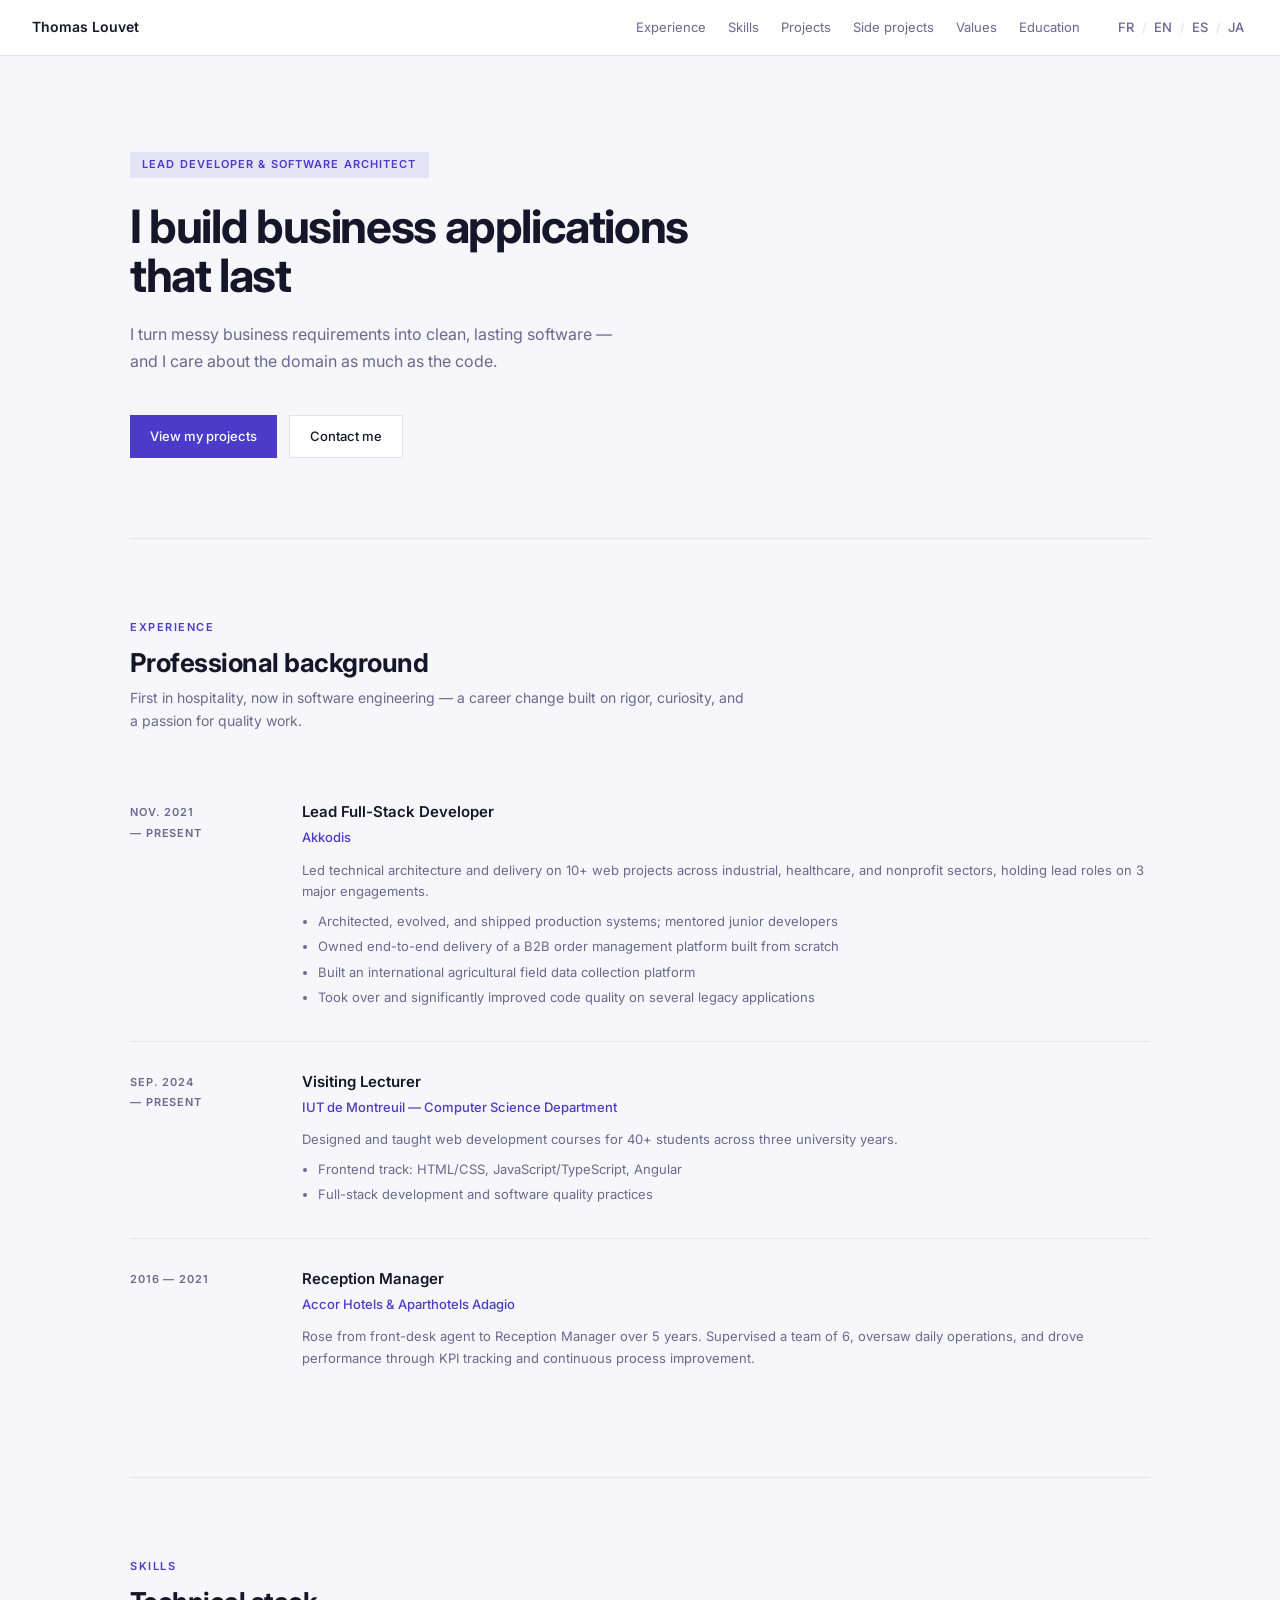
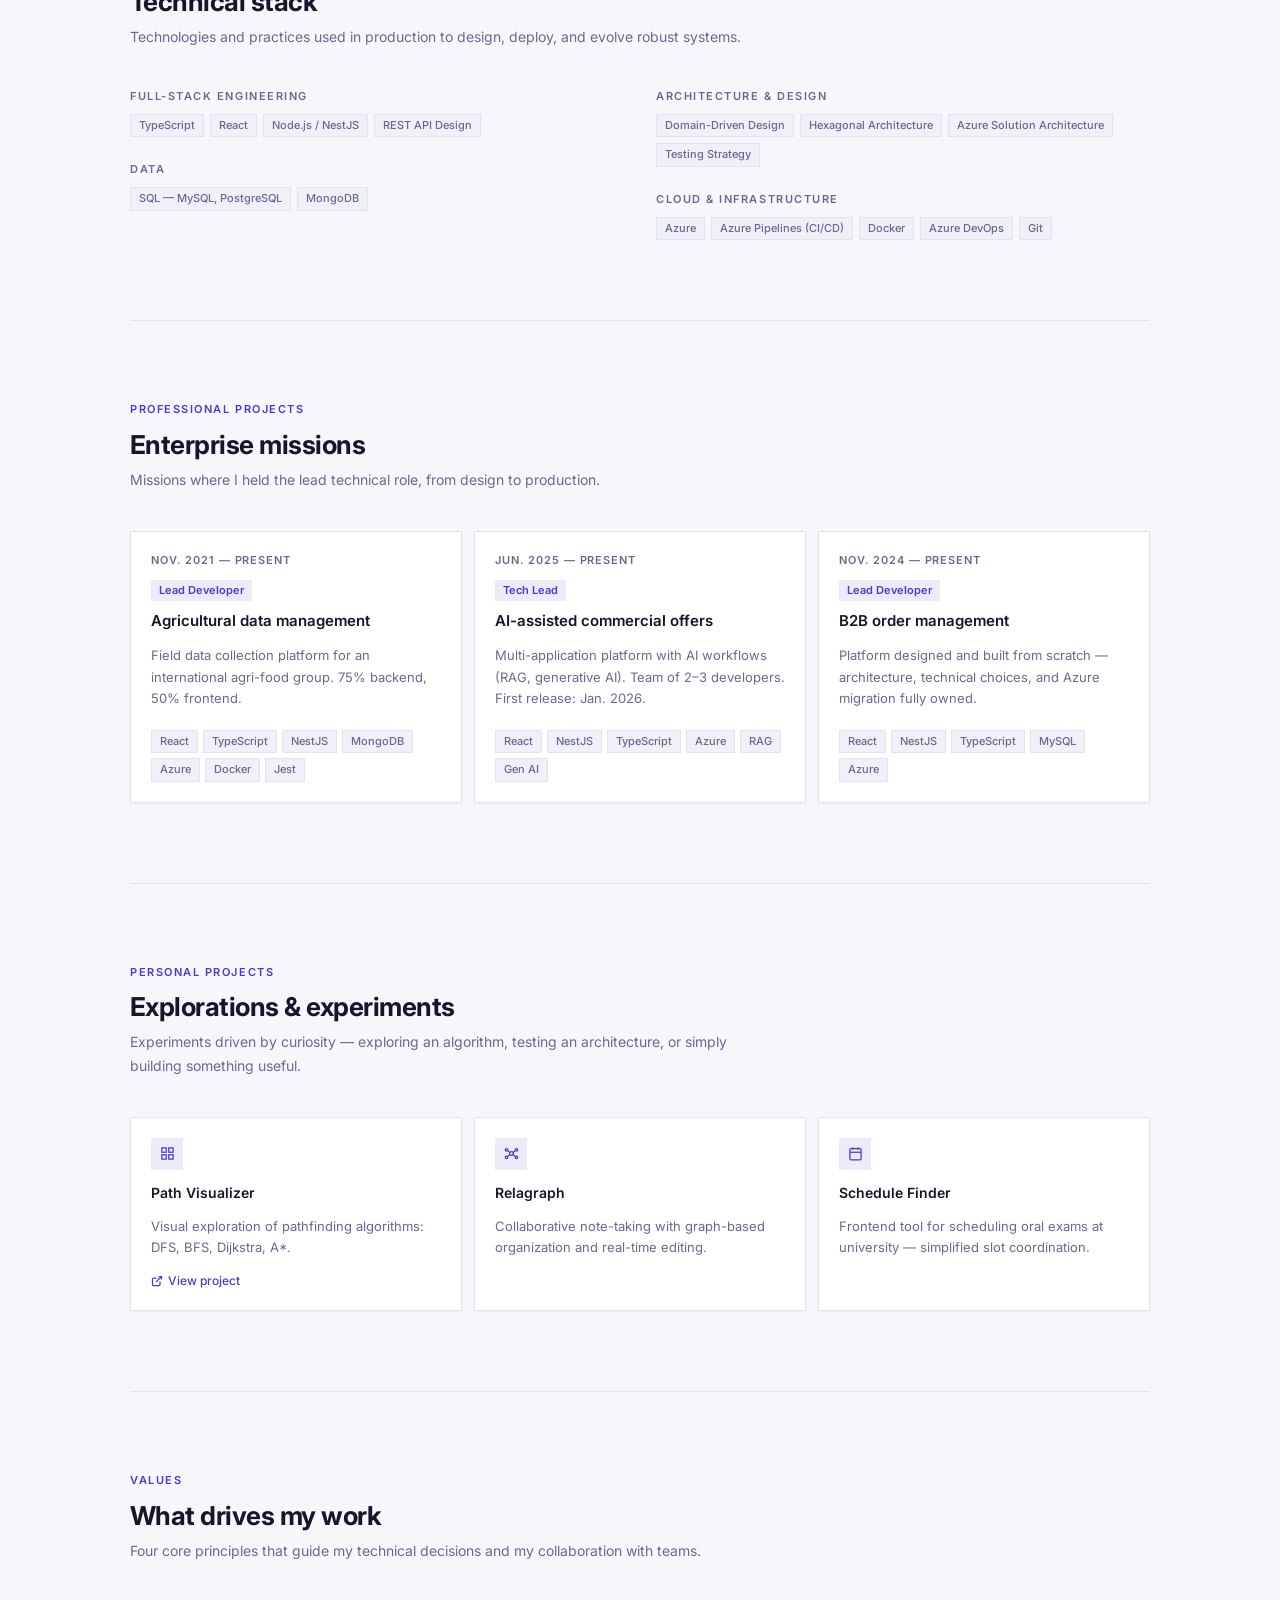
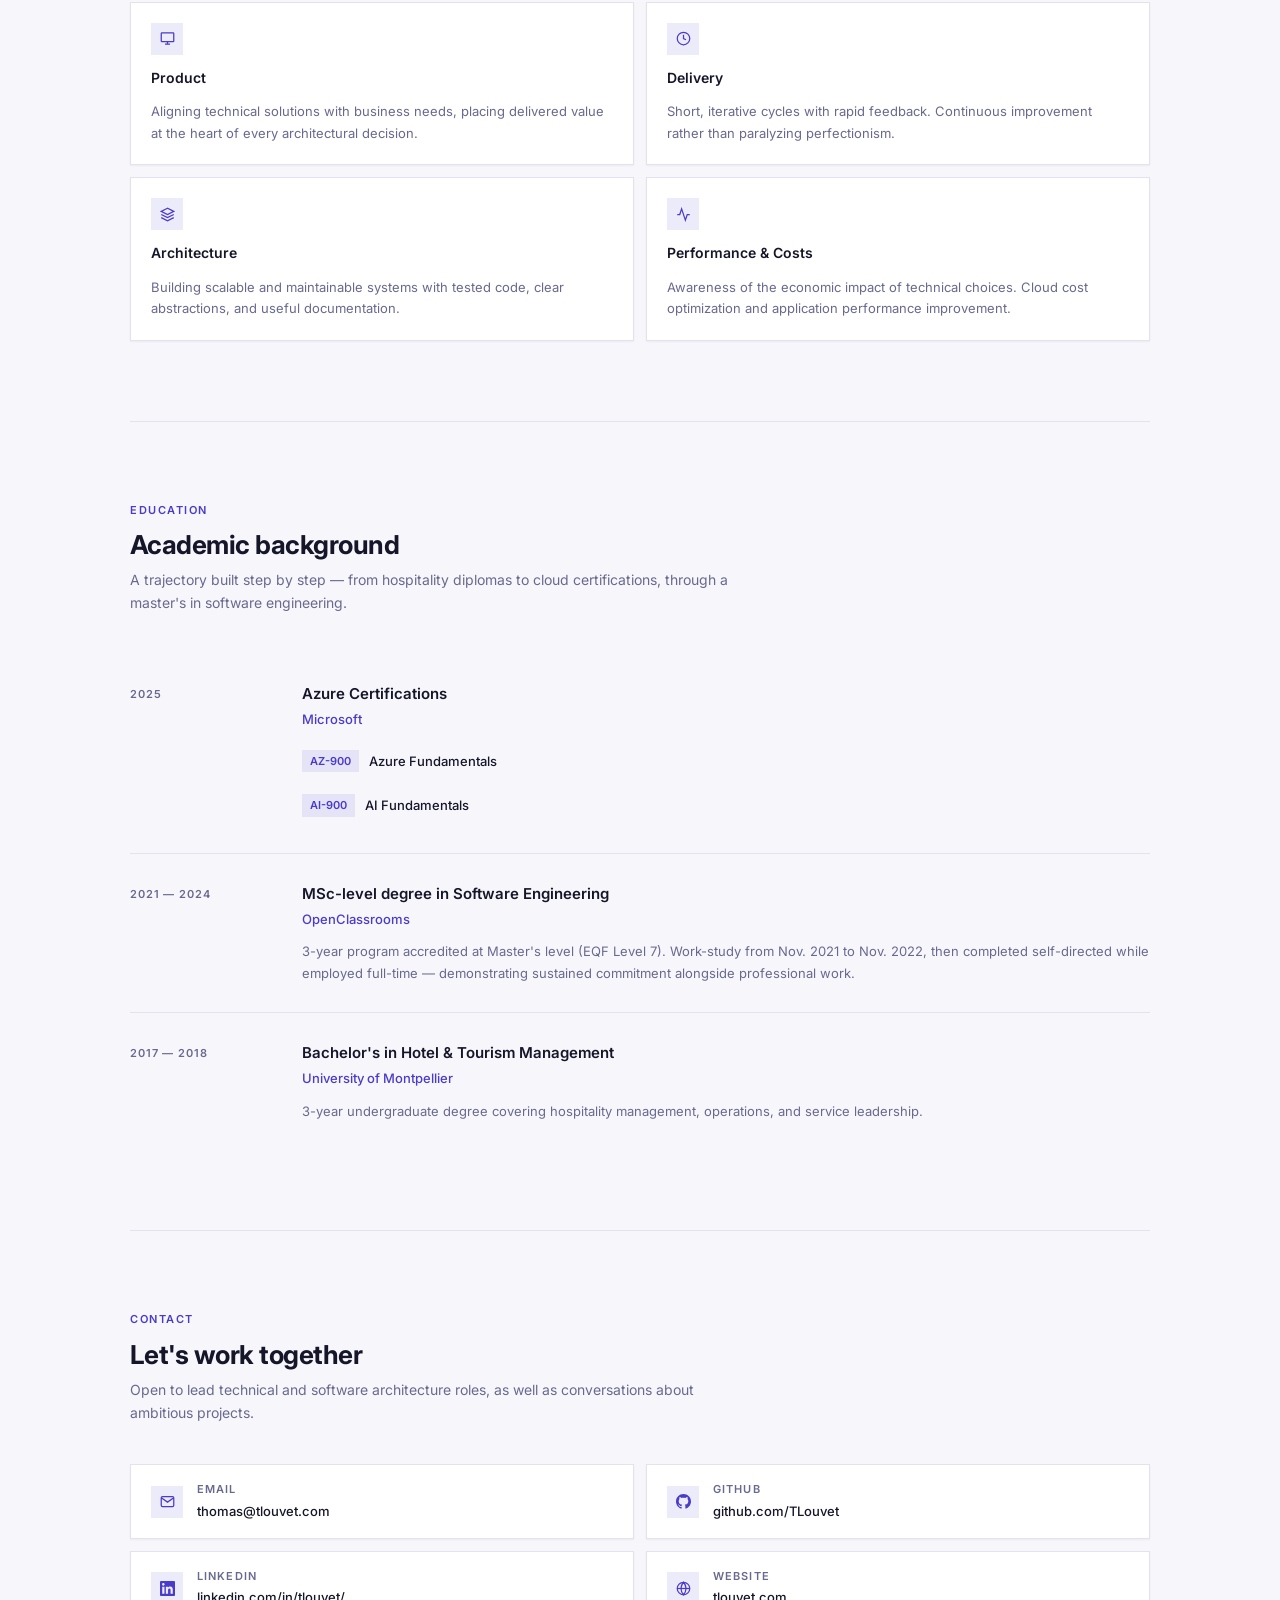
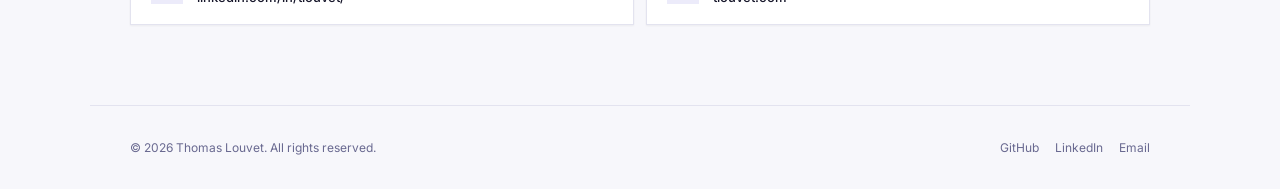
==== commit 45803dac: "content: update hero subtitle to outcome-focused copy Co-Authored-By: Claude Sonnet 4.6 <noreply@ant" ====
--- a/en/index.html
+++ b/en/index.html
@@ -76,7 +76,7 @@
     <section id="hero">
       <div class="hero-badge">Lead Developer &amp; Software Architect</div>
       <h1 class="hero-title">I build business applications<br>that last</h1>
-      <p class="hero-subtitle">Full-stack developer specializing in robust and scalable web applications, with constant attention to business value and architectural quality.</p>
+      <p class="hero-subtitle">I turn messy business requirements into clean, lasting software — and I care about the domain as much as the code.</p>
       <div class="hero-cta">
         <a href="#projects" class="btn btn-primary">View my projects</a>
         <a href="#contact" class="btn btn-outline">Contact me</a>
